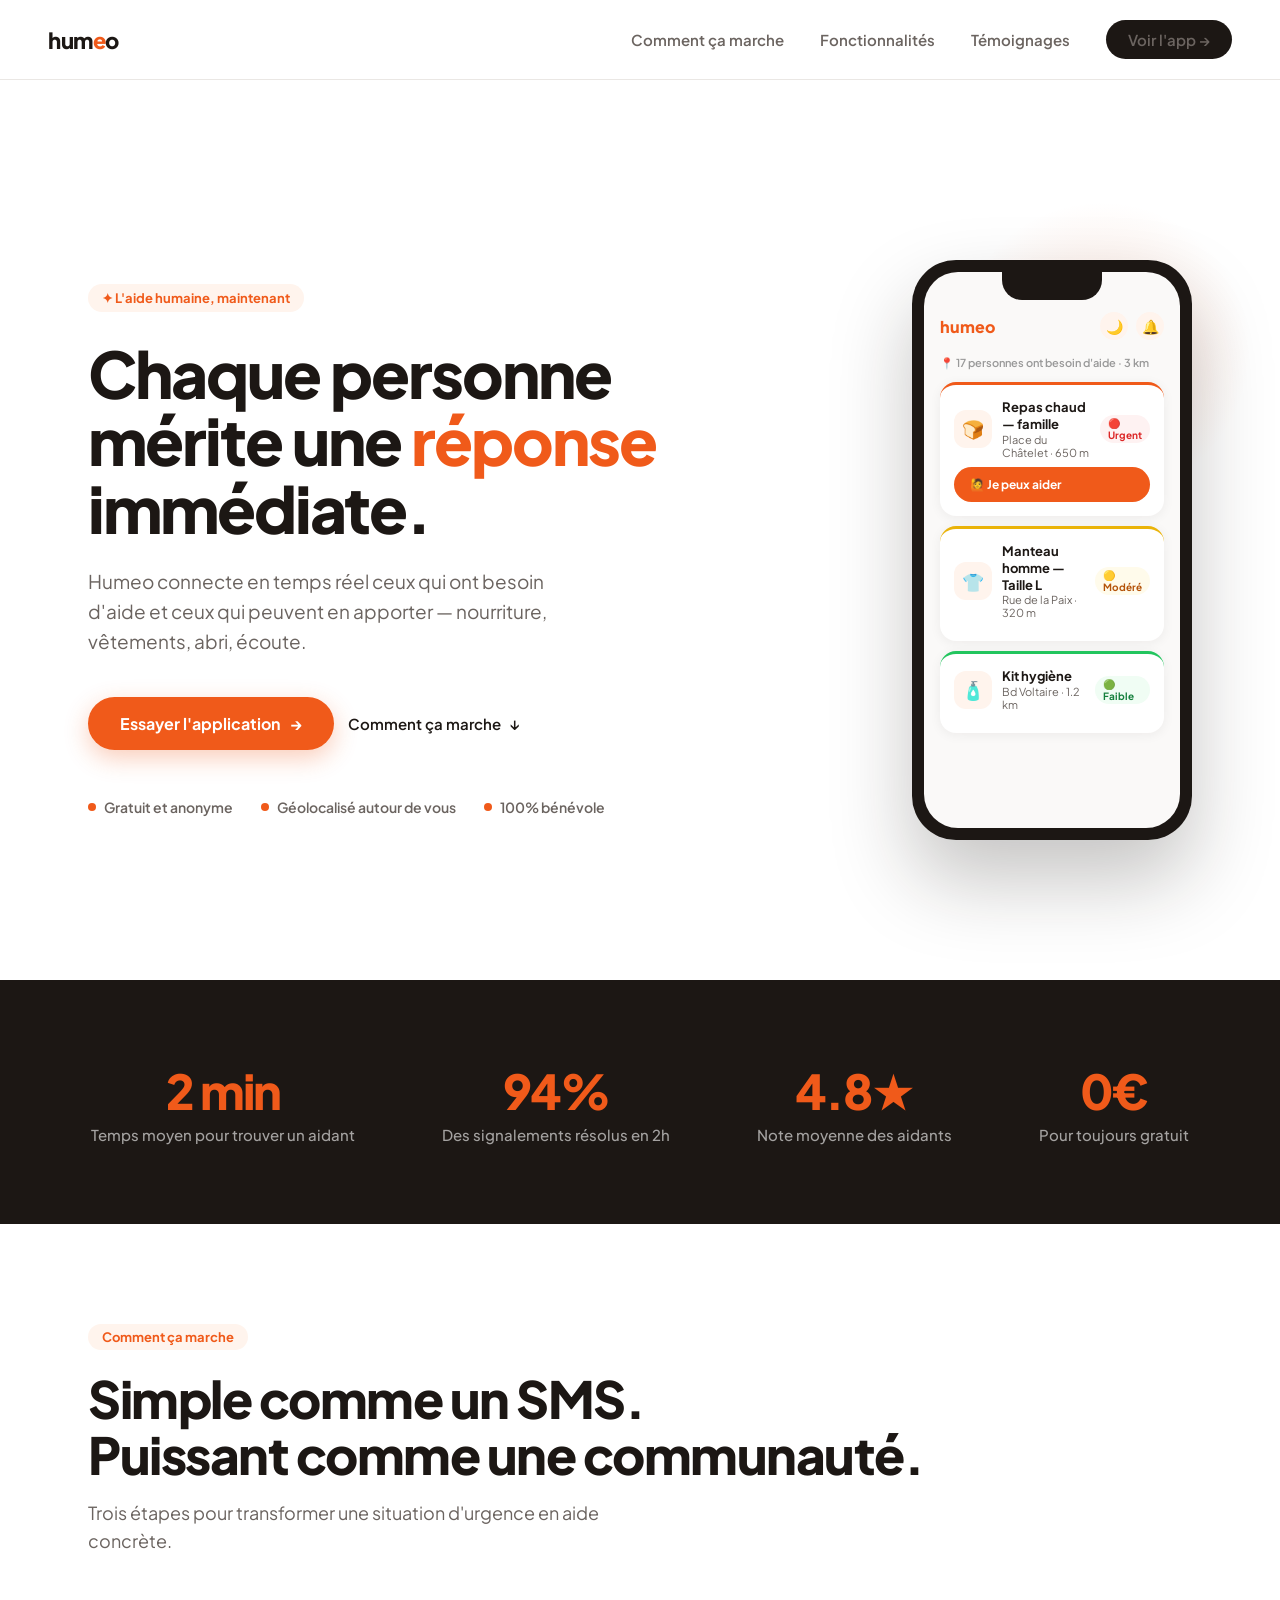
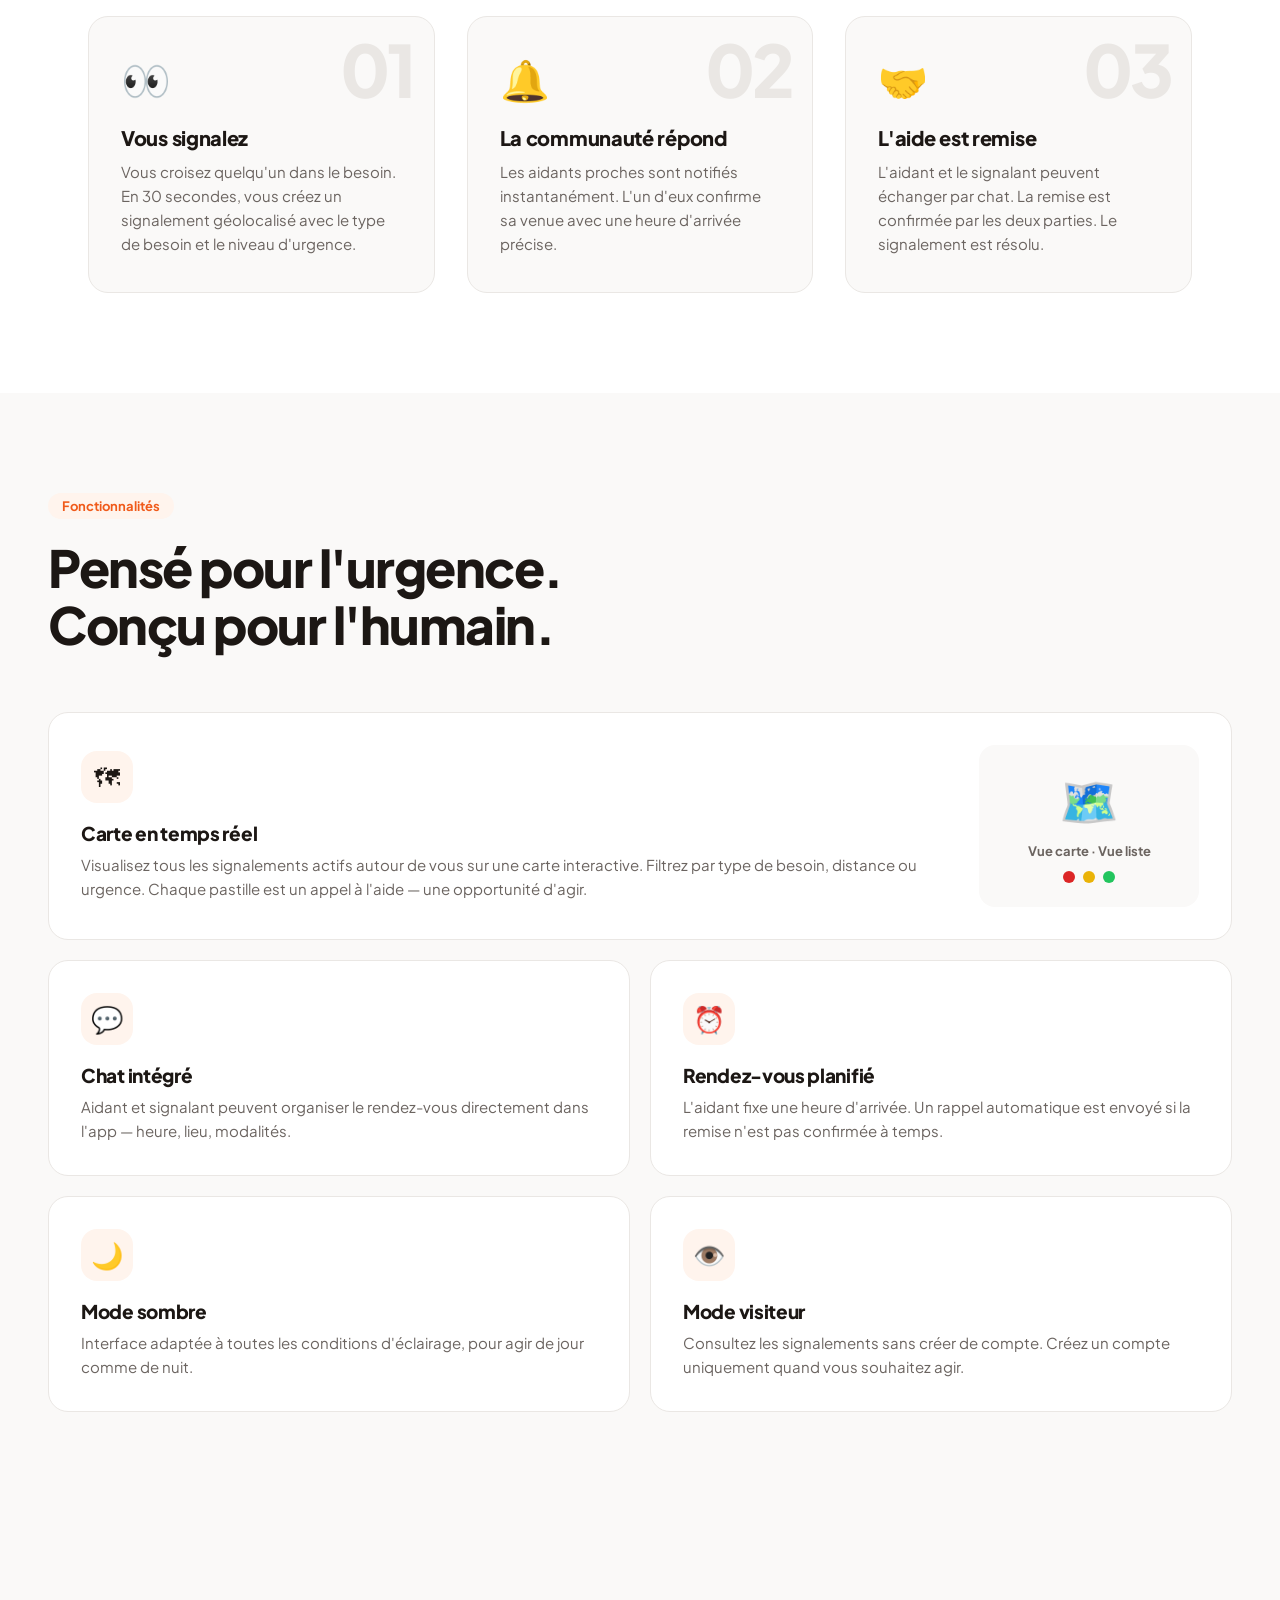
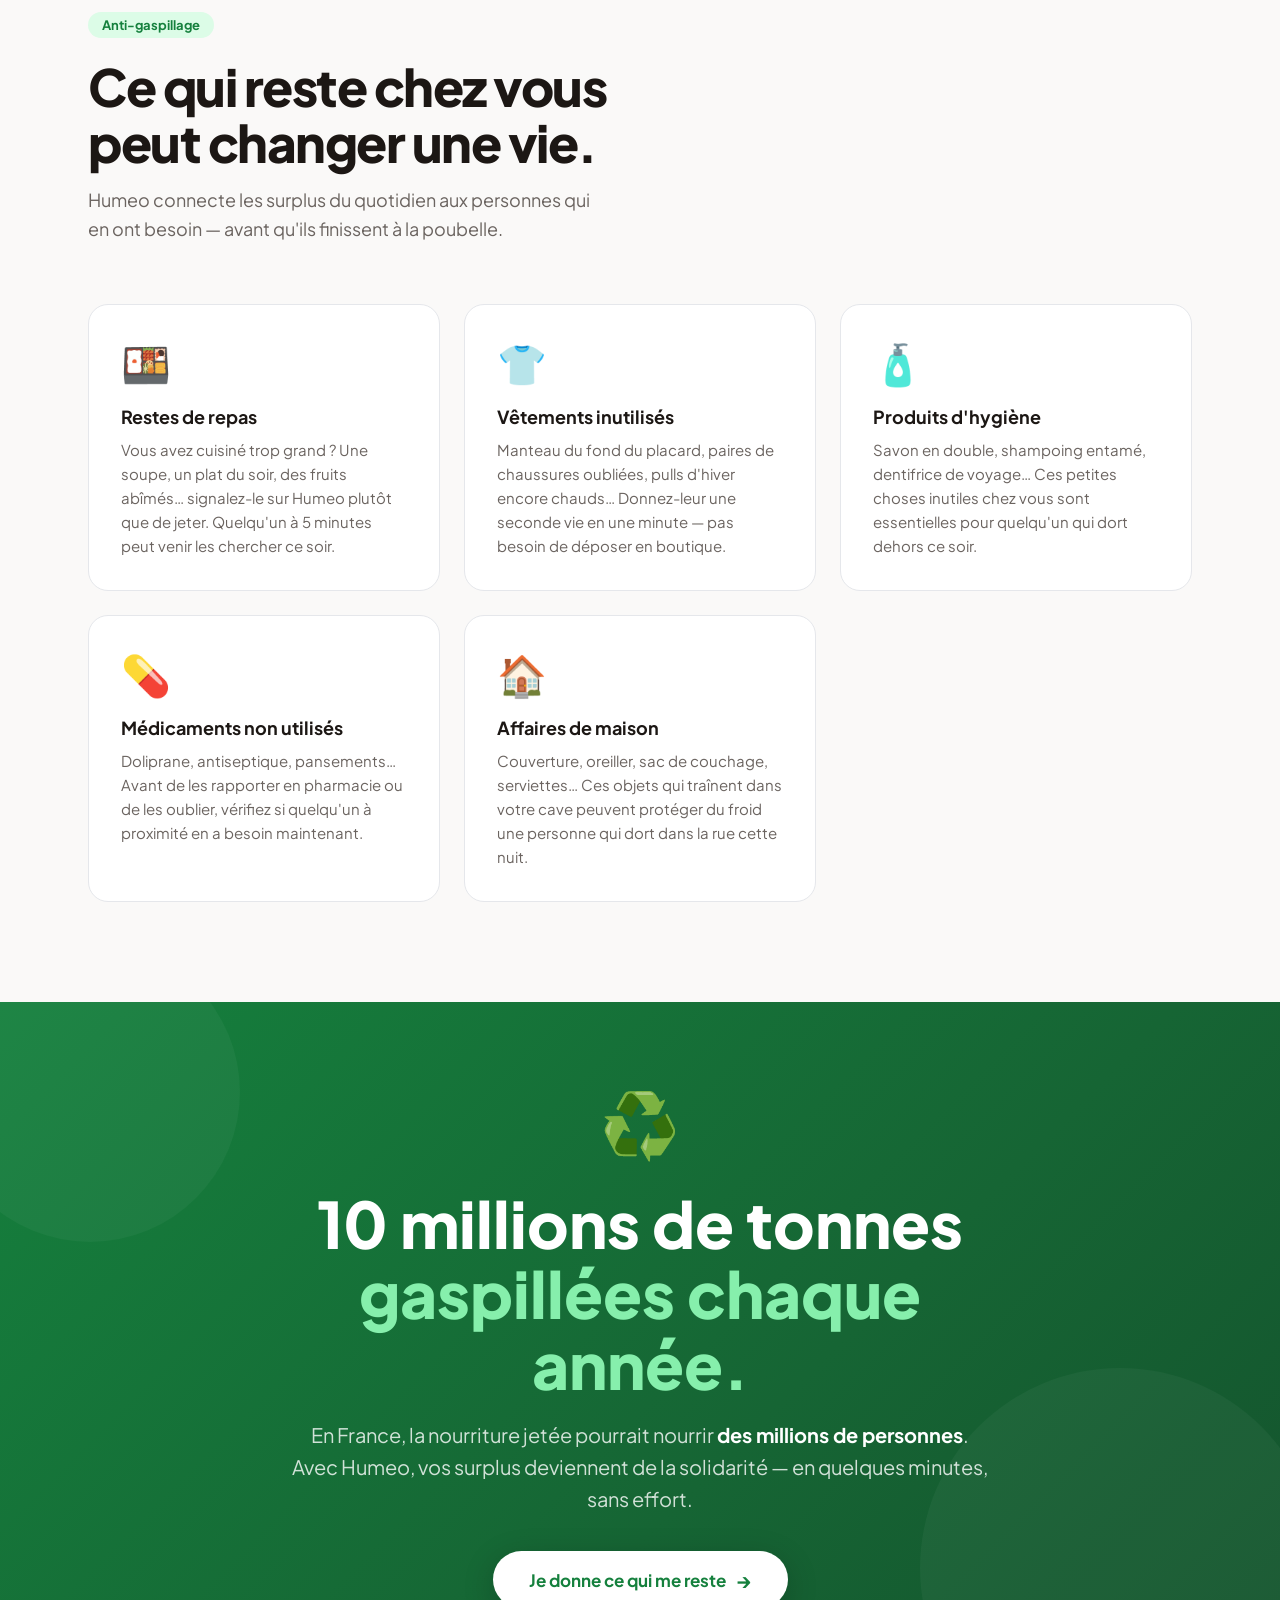
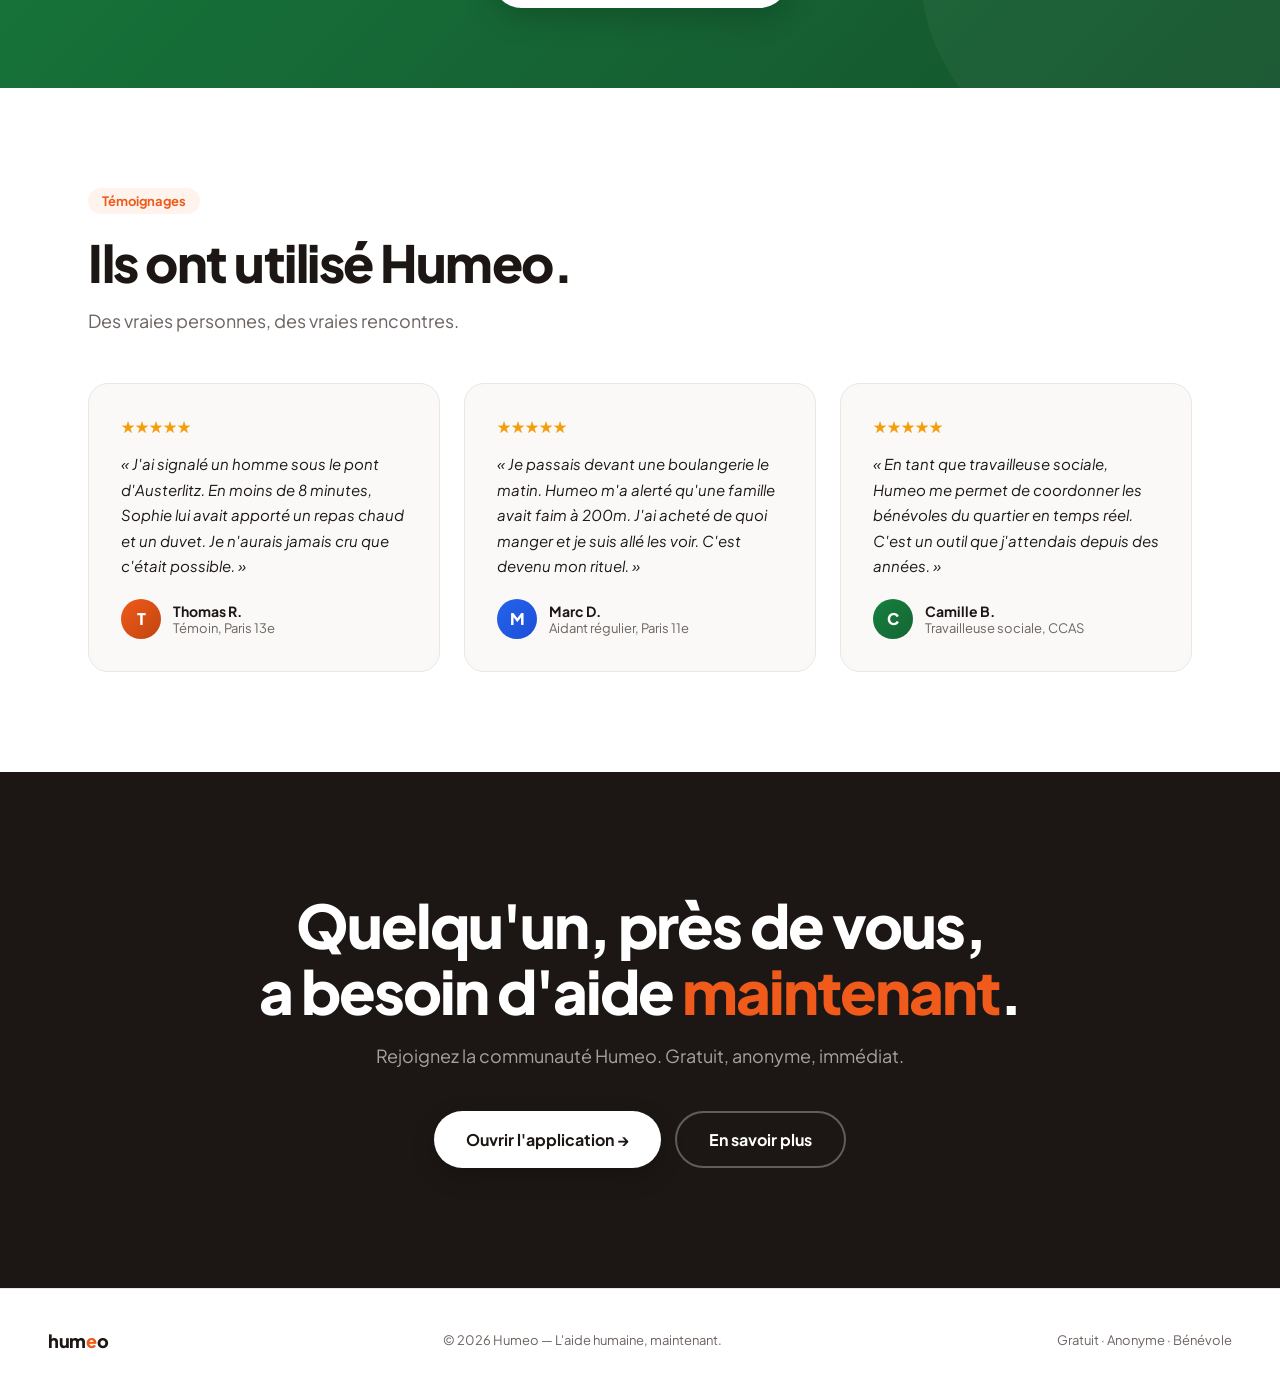
==== app.html @ cdd856ed "dsdsd" ====
<!DOCTYPE html>
<html lang="fr">
<head>
  <meta charset="UTF-8">
  <meta name="viewport" content="width=device-width, initial-scale=1.0">
  <title>Humeo — L'aide humaine, maintenant</title>
  <link rel="preconnect" href="https://fonts.googleapis.com">
  <link href="https://fonts.googleapis.com/css2?family=Plus+Jakarta+Sans:wght@300;400;500;600;700;800;900&display=swap" rel="stylesheet">
  <style>
    *, *::before, *::after { box-sizing: border-box; margin: 0; padding: 0; }

    :root {
      --primary:   #F05A1A;
      --primary-dark: #C04510;
      --text:      #1C1714;
      --text-muted:#6B6460;
      --bg:        #FAF9F8;
      --white:     #FFFFFF;
      --border:    #EAE7E4;
      --radius:    20px;
    }

    html { scroll-behavior: smooth; }

    body {
      font-family: 'Plus Jakarta Sans', sans-serif;
      background: var(--white);
      color: var(--text);
      overflow-x: hidden;
    }

    /* ── NAV ── */
    nav {
      position: fixed; top: 0; left: 0; right: 0; z-index: 100;
      padding: 20px 48px;
      display: flex; align-items: center; justify-content: space-between;
      background: rgba(255,255,255,.85);
      backdrop-filter: blur(20px);
      border-bottom: 1px solid var(--border);
    }
    .nav-logo {
      font-size: 22px; font-weight: 900; color: var(--text);
      letter-spacing: -0.5px;
    }
    .nav-logo span { color: var(--primary); }
    .nav-links { display: flex; gap: 36px; align-items: center; }
    .nav-links a {
      font-size: 15px; font-weight: 600; color: var(--text-muted);
      text-decoration: none; transition: color .2s;
    }
    .nav-links a:hover { color: var(--text); }
    .nav-cta {
      background: var(--text); color: white;
      padding: 10px 22px; border-radius: 999px;
      font-size: 14px; font-weight: 700;
      text-decoration: none; transition: background .2s, transform .15s;
    }
    .nav-cta:hover { background: var(--primary); transform: scale(1.02); }

    /* ── HERO ── */
    .hero {
      min-height: 100vh;
      display: flex; align-items: center;
      padding: 120px 48px 80px;
      gap: 80px;
      max-width: 1200px; margin: 0 auto;
    }
    .hero-content { flex: 1; }
    .hero-eyebrow {
      display: inline-flex; align-items: center; gap: 8px;
      background: #FFF4ED; color: var(--primary);
      padding: 6px 14px; border-radius: 999px;
      font-size: 13px; font-weight: 700;
      margin-bottom: 28px;
    }
    .hero-title {
      font-size: clamp(42px, 5vw, 68px);
      font-weight: 900; line-height: 1.05;
      letter-spacing: -2px; margin-bottom: 24px;
    }
    .hero-title em { color: var(--primary); font-style: normal; }
    .hero-sub {
      font-size: 19px; color: var(--text-muted);
      line-height: 1.6; margin-bottom: 40px;
      max-width: 480px; font-weight: 400;
    }
    .hero-actions { display: flex; gap: 14px; align-items: center; flex-wrap: wrap; }
    .btn-primary-lg {
      background: var(--primary);
      color: white; padding: 16px 32px;
      border-radius: 999px; font-size: 16px; font-weight: 700;
      text-decoration: none; display: inline-flex; align-items: center; gap: 10px;
      transition: background .2s, transform .15s, box-shadow .2s;
      box-shadow: 0 8px 24px rgba(240,90,26,.3);
    }
    .btn-primary-lg:hover { background: var(--primary-dark); transform: translateY(-2px); box-shadow: 0 12px 32px rgba(240,90,26,.4); }
    .btn-ghost {
      color: var(--text); font-size: 15px; font-weight: 600;
      text-decoration: none; display: inline-flex; align-items: center; gap: 8px;
      transition: color .2s;
    }
    .btn-ghost:hover { color: var(--primary); }
    .hero-trust {
      margin-top: 48px; display: flex; gap: 28px; flex-wrap: wrap;
    }
    .trust-item {
      display: flex; align-items: center; gap: 8px;
      font-size: 14px; font-weight: 600; color: var(--text-muted);
    }
    .trust-dot { width: 8px; height: 8px; border-radius: 50%; background: var(--primary); flex-shrink: 0; }

    /* ── PHONE MOCKUP ── */
    .hero-phone { flex-shrink: 0; position: relative; }
    .phone-wrap {
      width: 280px; height: 580px;
      background: var(--text);
      border-radius: 44px;
      padding: 12px;
      box-shadow: 0 40px 80px rgba(28,23,20,.25), 0 0 0 1px rgba(255,255,255,.1);
      position: relative;
    }
    .phone-screen {
      width: 100%; height: 100%;
      background: var(--bg);
      border-radius: 34px;
      overflow: hidden;
      position: relative;
    }
    .phone-notch {
      position: absolute; top: 0; left: 50%; transform: translateX(-50%);
      width: 100px; height: 28px;
      background: var(--text);
      border-radius: 0 0 20px 20px;
      z-index: 10;
    }
    .phone-content { padding: 40px 16px 16px; }
    .phone-topbar {
      display: flex; justify-content: space-between; align-items: center;
      margin-bottom: 16px;
    }
    .phone-logo { font-size: 16px; font-weight: 900; color: var(--primary); }
    .phone-notif { width: 28px; height: 28px; background: #FFF4ED; border-radius: 50%; display: flex; align-items: center; justify-content: center; font-size: 14px; }
    .phone-card {
      background: white; border-radius: 16px; padding: 14px;
      margin-bottom: 10px;
      box-shadow: 0 2px 12px rgba(28,23,20,.06);
      border-top: 3px solid var(--primary);
    }
    .phone-card-row { display: flex; align-items: center; gap: 10px; margin-bottom: 8px; }
    .phone-card-icon { width: 38px; height: 38px; background: #FFF4ED; border-radius: 12px; display: flex; align-items: center; justify-content: center; font-size: 18px; flex-shrink: 0; }
    .phone-card-title { font-size: 13px; font-weight: 700; line-height: 1.3; }
    .phone-card-sub { font-size: 11px; color: var(--text-muted); }
    .phone-badge { display: inline-block; background: #FEF2F2; color: #DC2626; font-size: 10px; font-weight: 700; padding: 2px 8px; border-radius: 999px; }
    .phone-btn { background: var(--primary); color: white; border: none; border-radius: 999px; padding: 10px 16px; font-size: 12px; font-weight: 700; width: 100%; margin-top: 4px; cursor: pointer; }
    .phone-card-2 { border-top-color: #EAB308; }
    .phone-card-3 { border-top-color: #22C55E; }

    .phone-glow {
      position: absolute; top: -60px; right: -60px;
      width: 300px; height: 300px;
      background: radial-gradient(circle, rgba(240,90,26,.15) 0%, transparent 70%);
      pointer-events: none;
    }

    /* ── STATS ── */
    .stats {
      background: var(--text); color: white;
      padding: 60px 48px;
    }
    .stats-inner {
      max-width: 1200px; margin: 0 auto;
      display: flex; gap: 0; justify-content: space-around; flex-wrap: wrap;
    }
    .stat-item { text-align: center; padding: 20px 40px; }
    .stat-num { font-size: 48px; font-weight: 900; letter-spacing: -2px; color: var(--primary); }
    .stat-label { font-size: 15px; color: rgba(255,255,255,.6); font-weight: 500; margin-top: 4px; }

    /* ── HOW ── */
    .section { padding: 100px 48px; max-width: 1200px; margin: 0 auto; }
    .section-tag {
      display: inline-block; background: #FFF4ED; color: var(--primary);
      padding: 5px 14px; border-radius: 999px; font-size: 13px; font-weight: 700;
      margin-bottom: 20px;
    }
    .section-title {
      font-size: clamp(32px, 4vw, 52px); font-weight: 900;
      letter-spacing: -1.5px; line-height: 1.1; margin-bottom: 16px;
    }
    .section-sub {
      font-size: 18px; color: var(--text-muted); max-width: 520px;
      line-height: 1.6; margin-bottom: 60px;
    }
    .steps-grid { display: grid; grid-template-columns: repeat(3, 1fr); gap: 32px; }
    .step-card {
      background: var(--bg); border-radius: var(--radius);
      padding: 36px 32px;
      position: relative; overflow: hidden;
      border: 1px solid var(--border);
      transition: transform .2s, box-shadow .2s;
    }
    .step-card:hover { transform: translateY(-4px); box-shadow: 0 20px 48px rgba(28,23,20,.08); }
    .step-num {
      font-size: 72px; font-weight: 900; color: var(--border);
      position: absolute; top: 16px; right: 20px; line-height: 1;
      letter-spacing: -3px;
    }
    .step-icon { font-size: 40px; margin-bottom: 20px; }
    .step-title { font-size: 20px; font-weight: 800; margin-bottom: 10px; letter-spacing: -.3px; }
    .step-desc { font-size: 15px; color: var(--text-muted); line-height: 1.6; }

    /* ── FEATURES ── */
    .features-section { background: var(--bg); padding: 100px 48px; }
    .features-inner { max-width: 1200px; margin: 0 auto; }
    .features-grid { display: grid; grid-template-columns: repeat(2, 1fr); gap: 20px; margin-top: 60px; }
    .feature-card {
      background: white; border-radius: var(--radius); padding: 32px;
      border: 1px solid var(--border);
      transition: transform .2s, box-shadow .2s;
    }
    .feature-card:hover { transform: translateY(-3px); box-shadow: 0 16px 40px rgba(28,23,20,.07); }
    .feature-card.large { grid-column: span 2; display: flex; gap: 40px; align-items: center; }
    .feature-icon-wrap {
      width: 52px; height: 52px; border-radius: 16px;
      background: #FFF4ED; display: flex; align-items: center;
      justify-content: center; font-size: 26px; margin-bottom: 18px; flex-shrink: 0;
    }
    .feature-title { font-size: 19px; font-weight: 800; margin-bottom: 8px; letter-spacing: -.3px; }
    .feature-desc { font-size: 15px; color: var(--text-muted); line-height: 1.6; }

    /* ── TESTIMONIAL ── */
    .testimonial-section { padding: 100px 48px; max-width: 1200px; margin: 0 auto; }
    .testimonials-grid { display: grid; grid-template-columns: repeat(3, 1fr); gap: 24px; }
    .testimonial-card {
      background: var(--bg); border-radius: var(--radius); padding: 32px;
      border: 1px solid var(--border);
    }
    .testimonial-stars { color: #F59E0B; font-size: 16px; margin-bottom: 14px; }
    .testimonial-text { font-size: 15px; line-height: 1.7; color: var(--text); margin-bottom: 20px; font-style: italic; }
    .testimonial-author { display: flex; align-items: center; gap: 12px; }
    .testimonial-avatar {
      width: 40px; height: 40px; border-radius: 50%;
      background: linear-gradient(135deg, var(--primary), var(--primary-dark));
      display: flex; align-items: center; justify-content: center;
      color: white; font-weight: 800; font-size: 16px; flex-shrink: 0;
    }
    .testimonial-name { font-size: 14px; font-weight: 700; }
    .testimonial-role { font-size: 13px; color: var(--text-muted); }

    /* ── CTA FINAL ── */
    .cta-section {
      background: var(--text); color: white;
      padding: 120px 48px; text-align: center;
    }
    .cta-title {
      font-size: clamp(36px, 5vw, 60px); font-weight: 900;
      letter-spacing: -2px; line-height: 1.1; margin-bottom: 20px;
    }
    .cta-title em { color: var(--primary); font-style: normal; }
    .cta-sub { font-size: 18px; color: rgba(255,255,255,.6); margin-bottom: 44px; }
    .cta-actions { display: flex; gap: 14px; justify-content: center; flex-wrap: wrap; }
    .btn-white {
      background: white; color: var(--text);
      padding: 16px 32px; border-radius: 999px;
      font-size: 16px; font-weight: 700; text-decoration: none;
      display: inline-flex; align-items: center; gap: 10px;
      transition: transform .15s, box-shadow .2s;
      box-shadow: 0 8px 24px rgba(0,0,0,.2);
    }
    .btn-white:hover { transform: translateY(-2px); box-shadow: 0 12px 32px rgba(0,0,0,.3); }
    .btn-outline-white {
      background: transparent; color: white;
      padding: 16px 32px; border-radius: 999px;
      font-size: 16px; font-weight: 700; text-decoration: none;
      border: 2px solid rgba(255,255,255,.3);
      display: inline-flex; align-items: center; gap: 10px;
      transition: border-color .2s, background .2s;
    }
    .btn-outline-white:hover { border-color: white; background: rgba(255,255,255,.08); }

    /* ── FOOTER ── */
    footer {
      padding: 40px 48px;
      display: flex; align-items: center; justify-content: space-between;
      border-top: 1px solid var(--border);
    }
    .footer-logo { font-size: 18px; font-weight: 900; letter-spacing: -.3px; }
    .footer-logo span { color: var(--primary); }
    footer p { font-size: 13px; color: var(--text-muted); }

    /* ── RESPONSIVE ── */
    @media (max-width: 900px) {
      nav { padding: 16px 24px; }
      .nav-links { display: none; }
      .hero { flex-direction: column; padding: 100px 24px 60px; gap: 48px; text-align: center; }
      .hero-sub { margin: 0 auto 40px; }
      .hero-actions { justify-content: center; }
      .hero-trust { justify-content: center; }
      .hero-phone { order: -1; }
      .stats { padding: 40px 24px; }
      .section { padding: 70px 24px; }
      .steps-grid { grid-template-columns: 1fr; }
      .features-section { padding: 70px 24px; }
      .features-grid { grid-template-columns: 1fr; }
      .feature-card.large { flex-direction: column; grid-column: span 1; }
      #antigaspillage .section > div[style*="grid-template-columns:repeat(3"] { grid-template-columns: 1fr !important; }
      .testimonials-grid { grid-template-columns: 1fr; }
      .testimonial-section { padding: 70px 24px; }
      .cta-section { padding: 80px 24px; }
      footer { flex-direction: column; gap: 12px; text-align: center; padding: 32px 24px; }
    }
  </style>
</head>
<body>

<!-- NAV -->
<nav>
  <div class="nav-logo">hum<span>e</span>o</div>
  <div class="nav-links">
    <a href="#comment">Comment ça marche</a>
    <a href="#fonctionnalites">Fonctionnalités</a>
    <a href="#temoignages">Témoignages</a>
    <a href="index.html" class="nav-cta">Voir l'app →</a>
  </div>
</nav>

<!-- HERO -->
<section style="padding-top: 80px;">
  <div class="hero">
    <div class="hero-content">
      <div class="hero-eyebrow">✦ L'aide humaine, maintenant</div>
      <h1 class="hero-title">
        Chaque personne<br>mérite une <em>réponse</em><br>immédiate.
      </h1>
      <p class="hero-sub">
        Humeo connecte en temps réel ceux qui ont besoin d'aide et ceux qui peuvent en apporter — nourriture, vêtements, abri, écoute.
      </p>
      <div class="hero-actions">
        <a href="index.html" class="btn-primary-lg">
          Essayer l'application <span>→</span>
        </a>
        <a href="#comment" class="btn-ghost">
          Comment ça marche <span>↓</span>
        </a>
      </div>
      <div class="hero-trust">
        <div class="trust-item"><div class="trust-dot"></div>Gratuit et anonyme</div>
        <div class="trust-item"><div class="trust-dot"></div>Géolocalisé autour de vous</div>
        <div class="trust-item"><div class="trust-dot"></div>100% bénévole</div>
      </div>
    </div>

    <div class="hero-phone">
      <div class="phone-glow"></div>
      <div class="phone-wrap">
        <div class="phone-screen">
          <div class="phone-notch"></div>
          <div class="phone-content">
            <div class="phone-topbar">
              <div class="phone-logo">humeo</div>
              <div style="display:flex;gap:8px;">
                <div class="phone-notif">🌙</div>
                <div class="phone-notif">🔔</div>
              </div>
            </div>
            <div style="font-size:11px;color:#999;margin-bottom:12px;font-weight:600;">📍 17 personnes ont besoin d'aide · 3 km</div>
            <div class="phone-card">
              <div class="phone-card-row">
                <div class="phone-card-icon">🍞</div>
                <div>
                  <div class="phone-card-title">Repas chaud — famille</div>
                  <div class="phone-card-sub">Place du Châtelet · 650 m</div>
                </div>
                <div class="phone-badge" style="margin-left:auto;">🔴 Urgent</div>
              </div>
              <div class="phone-btn">🙋 Je peux aider</div>
            </div>
            <div class="phone-card phone-card-2">
              <div class="phone-card-row">
                <div class="phone-card-icon">👕</div>
                <div>
                  <div class="phone-card-title">Manteau homme — Taille L</div>
                  <div class="phone-card-sub">Rue de la Paix · 320 m</div>
                </div>
                <div class="phone-badge" style="margin-left:auto;background:#FFFBEB;color:#B45309;">🟡 Modéré</div>
              </div>
            </div>
            <div class="phone-card phone-card-3">
              <div class="phone-card-row">
                <div class="phone-card-icon">🧴</div>
                <div>
                  <div class="phone-card-title">Kit hygiène</div>
                  <div class="phone-card-sub">Bd Voltaire · 1.2 km</div>
                </div>
                <div class="phone-badge" style="margin-left:auto;background:#F0FDF4;color:#15803D;">🟢 Faible</div>
              </div>
            </div>
          </div>
        </div>
      </div>
    </div>
  </div>
</section>

<!-- STATS -->
<div class="stats">
  <div class="stats-inner">
    <div class="stat-item">
      <div class="stat-num">2 min</div>
      <div class="stat-label">Temps moyen pour trouver un aidant</div>
    </div>
    <div class="stat-item">
      <div class="stat-num">94%</div>
      <div class="stat-label">Des signalements résolus en 2h</div>
    </div>
    <div class="stat-item">
      <div class="stat-num">4.8★</div>
      <div class="stat-label">Note moyenne des aidants</div>
    </div>
    <div class="stat-item">
      <div class="stat-num">0€</div>
      <div class="stat-label">Pour toujours gratuit</div>
    </div>
  </div>
</div>

<!-- COMMENT ÇA MARCHE -->
<section id="comment">
  <div class="section">
    <div class="section-tag">Comment ça marche</div>
    <h2 class="section-title">Simple comme un SMS.<br>Puissant comme une communauté.</h2>
    <p class="section-sub">Trois étapes pour transformer une situation d'urgence en aide concrète.</p>
    <div class="steps-grid">
      <div class="step-card">
        <div class="step-num">01</div>
        <div class="step-icon">👀</div>
        <div class="step-title">Vous signalez</div>
        <div class="step-desc">Vous croisez quelqu'un dans le besoin. En 30 secondes, vous créez un signalement géolocalisé avec le type de besoin et le niveau d'urgence.</div>
      </div>
      <div class="step-card">
        <div class="step-num">02</div>
        <div class="step-icon">🔔</div>
        <div class="step-title">La communauté répond</div>
        <div class="step-desc">Les aidants proches sont notifiés instantanément. L'un d'eux confirme sa venue avec une heure d'arrivée précise.</div>
      </div>
      <div class="step-card">
        <div class="step-num">03</div>
        <div class="step-icon">🤝</div>
        <div class="step-title">L'aide est remise</div>
        <div class="step-desc">L'aidant et le signalant peuvent échanger par chat. La remise est confirmée par les deux parties. Le signalement est résolu.</div>
      </div>
    </div>
  </div>
</section>

<!-- FONCTIONNALITÉS -->
<div id="fonctionnalites" class="features-section">
  <div class="features-inner">
    <div class="section-tag">Fonctionnalités</div>
    <h2 class="section-title">Pensé pour l'urgence.<br>Conçu pour l'humain.</h2>
    <div class="features-grid">
      <div class="feature-card large">
        <div>
          <div class="feature-icon-wrap">🗺</div>
          <div class="feature-title">Carte en temps réel</div>
          <div class="feature-desc">Visualisez tous les signalements actifs autour de vous sur une carte interactive. Filtrez par type de besoin, distance ou urgence. Chaque pastille est un appel à l'aide — une opportunité d'agir.</div>
        </div>
        <div style="background:var(--bg);border-radius:16px;padding:24px;min-width:220px;text-align:center;">
          <div style="font-size:48px;margin-bottom:12px;">🗺️</div>
          <div style="font-size:13px;font-weight:700;color:var(--text-muted);">Vue carte · Vue liste</div>
          <div style="display:flex;gap:8px;margin-top:12px;justify-content:center;">
            <div style="width:12px;height:12px;border-radius:50%;background:#DC2626;"></div>
            <div style="width:12px;height:12px;border-radius:50%;background:#EAB308;"></div>
            <div style="width:12px;height:12px;border-radius:50%;background:#22C55E;"></div>
          </div>
        </div>
      </div>
      <div class="feature-card">
        <div class="feature-icon-wrap">💬</div>
        <div class="feature-title">Chat intégré</div>
        <div class="feature-desc">Aidant et signalant peuvent organiser le rendez-vous directement dans l'app — heure, lieu, modalités.</div>
      </div>
      <div class="feature-card">
        <div class="feature-icon-wrap">⏰</div>
        <div class="feature-title">Rendez-vous planifié</div>
        <div class="feature-desc">L'aidant fixe une heure d'arrivée. Un rappel automatique est envoyé si la remise n'est pas confirmée à temps.</div>
      </div>
      <div class="feature-card">
        <div class="feature-icon-wrap">🌙</div>
        <div class="feature-title">Mode sombre</div>
        <div class="feature-desc">Interface adaptée à toutes les conditions d'éclairage, pour agir de jour comme de nuit.</div>
      </div>
      <div class="feature-card">
        <div class="feature-icon-wrap">👁️</div>
        <div class="feature-title">Mode visiteur</div>
        <div class="feature-desc">Consultez les signalements sans créer de compte. Créez un compte uniquement quand vous souhaitez agir.</div>
      </div>
    </div>
  </div>
</div>

<!-- ANTI-GASPILLAGE -->
<section id="antigaspillage" style="background:var(--bg);">
  <div class="section">
    <div class="section-tag" style="color:#15803D;background:#dcfce7;">Anti-gaspillage</div>
    <h2 class="section-title">Ce qui reste chez vous<br>peut changer une vie.</h2>
    <p class="section-sub">Humeo connecte les surplus du quotidien aux personnes qui en ont besoin — avant qu'ils finissent à la poubelle.</p>

    <div style="display:grid;grid-template-columns:repeat(3,1fr);gap:24px;margin-top:56px;">

      <div style="background:var(--white);border-radius:20px;padding:32px;border:1px solid #e5e7eb;">
        <div style="font-size:40px;margin-bottom:16px;">🍱</div>
        <div style="font-size:18px;font-weight:700;color:var(--text);margin-bottom:10px;">Restes de repas</div>
        <div style="font-size:15px;color:var(--text-muted);line-height:1.6;">Vous avez cuisiné trop grand ? Une soupe, un plat du soir, des fruits abîmés… signalez-le sur Humeo plutôt que de jeter. Quelqu'un à 5 minutes peut venir les chercher ce soir.</div>
      </div>

      <div style="background:var(--white);border-radius:20px;padding:32px;border:1px solid #e5e7eb;">
        <div style="font-size:40px;margin-bottom:16px;">👕</div>
        <div style="font-size:18px;font-weight:700;color:var(--text);margin-bottom:10px;">Vêtements inutilisés</div>
        <div style="font-size:15px;color:var(--text-muted);line-height:1.6;">Manteau du fond du placard, paires de chaussures oubliées, pulls d'hiver encore chauds… Donnez-leur une seconde vie en une minute — pas besoin de déposer en boutique.</div>
      </div>

      <div style="background:var(--white);border-radius:20px;padding:32px;border:1px solid #e5e7eb;">
        <div style="font-size:40px;margin-bottom:16px;">🧴</div>
        <div style="font-size:18px;font-weight:700;color:var(--text);margin-bottom:10px;">Produits d'hygiène</div>
        <div style="font-size:15px;color:var(--text-muted);line-height:1.6;">Savon en double, shampoing entamé, dentifrice de voyage… Ces petites choses inutiles chez vous sont essentielles pour quelqu'un qui dort dehors ce soir.</div>
      </div>

      <div style="background:var(--white);border-radius:20px;padding:32px;border:1px solid #e5e7eb;">
        <div style="font-size:40px;margin-bottom:16px;">💊</div>
        <div style="font-size:18px;font-weight:700;color:var(--text);margin-bottom:10px;">Médicaments non utilisés</div>
        <div style="font-size:15px;color:var(--text-muted);line-height:1.6;">Doliprane, antiseptique, pansements… Avant de les rapporter en pharmacie ou de les oublier, vérifiez si quelqu'un à proximité en a besoin maintenant.</div>
      </div>

      <div style="background:var(--white);border-radius:20px;padding:32px;border:1px solid #e5e7eb;">
        <div style="font-size:40px;margin-bottom:16px;">🏠</div>
        <div style="font-size:18px;font-weight:700;color:var(--text);margin-bottom:10px;">Affaires de maison</div>
        <div style="font-size:15px;color:var(--text-muted);line-height:1.6;">Couverture, oreiller, sac de couchage, serviettes… Ces objets qui traînent dans votre cave peuvent protéger du froid une personne qui dort dans la rue cette nuit.</div>
      </div>

    </div>
  </div>

  <!-- Bannière impact -->
  <div style="background:linear-gradient(135deg,#15803D 0%,#166534 60%,#14532d 100%);padding:80px 48px;text-align:center;position:relative;overflow:hidden;">
    <div style="position:absolute;top:-60px;left:-60px;width:300px;height:300px;border-radius:50%;background:rgba(255,255,255,.04);"></div>
    <div style="position:absolute;bottom:-80px;right:-40px;width:400px;height:400px;border-radius:50%;background:rgba(255,255,255,.04);"></div>
    <div style="position:relative;z-index:1;max-width:700px;margin:0 auto;">
      <div style="font-size:64px;margin-bottom:24px;">♻️</div>
      <div style="font-size:clamp(36px,5vw,64px);font-weight:900;color:#fff;line-height:1.1;margin-bottom:20px;">
        10 millions de tonnes<br>
        <span style="color:#86efac;">gaspillées chaque année.</span>
      </div>
      <p style="font-size:20px;color:rgba(255,255,255,.8);line-height:1.6;margin-bottom:36px;font-weight:400;">
        En France, la nourriture jetée pourrait nourrir <strong style="color:#fff;">des millions de personnes</strong>.<br>
        Avec Humeo, vos surplus deviennent de la solidarité — en quelques minutes, sans effort.
      </p>
      <a href="index.html" style="display:inline-flex;align-items:center;gap:10px;background:#fff;color:#15803D;font-weight:700;font-size:17px;padding:16px 36px;border-radius:100px;text-decoration:none;box-shadow:0 8px 32px rgba(0,0,0,.2);">
        Je donne ce qui me reste <span style="font-size:20px;">→</span>
      </a>
    </div>
  </div>
</section>

<!-- TÉMOIGNAGES -->
<section id="temoignages">
  <div class="testimonial-section">
    <div class="section-tag">Témoignages</div>
    <h2 class="section-title">Ils ont utilisé Humeo.</h2>
    <p class="section-sub" style="margin-bottom:48px;">Des vraies personnes, des vraies rencontres.</p>
    <div class="testimonials-grid">
      <div class="testimonial-card">
        <div class="testimonial-stars">★★★★★</div>
        <p class="testimonial-text">« J'ai signalé un homme sous le pont d'Austerlitz. En moins de 8 minutes, Sophie lui avait apporté un repas chaud et un duvet. Je n'aurais jamais cru que c'était possible. »</p>
        <div class="testimonial-author">
          <div class="testimonial-avatar">T</div>
          <div>
            <div class="testimonial-name">Thomas R.</div>
            <div class="testimonial-role">Témoin, Paris 13e</div>
          </div>
        </div>
      </div>
      <div class="testimonial-card">
        <div class="testimonial-stars">★★★★★</div>
        <p class="testimonial-text">« Je passais devant une boulangerie le matin. Humeo m'a alerté qu'une famille avait faim à 200m. J'ai acheté de quoi manger et je suis allé les voir. C'est devenu mon rituel. »</p>
        <div class="testimonial-author">
          <div class="testimonial-avatar" style="background:linear-gradient(135deg,#2563EB,#1d4ed8);">M</div>
          <div>
            <div class="testimonial-name">Marc D.</div>
            <div class="testimonial-role">Aidant régulier, Paris 11e</div>
          </div>
        </div>
      </div>
      <div class="testimonial-card">
        <div class="testimonial-stars">★★★★★</div>
        <p class="testimonial-text">« En tant que travailleuse sociale, Humeo me permet de coordonner les bénévoles du quartier en temps réel. C'est un outil que j'attendais depuis des années. »</p>
        <div class="testimonial-author">
          <div class="testimonial-avatar" style="background:linear-gradient(135deg,#15803D,#166534);">C</div>
          <div>
            <div class="testimonial-name">Camille B.</div>
            <div class="testimonial-role">Travailleuse sociale, CCAS</div>
          </div>
        </div>
      </div>
    </div>
  </div>
</section>

<!-- CTA FINAL -->
<div class="cta-section">
  <h2 class="cta-title">Quelqu'un, près de vous,<br>a besoin d'aide <em>maintenant</em>.</h2>
  <p class="cta-sub">Rejoignez la communauté Humeo. Gratuit, anonyme, immédiat.</p>
  <div class="cta-actions">
    <a href="index.html" class="btn-white">
      Ouvrir l'application →
    </a>
    <a href="#comment" class="btn-outline-white">
      En savoir plus
    </a>
  </div>
</div>

<!-- FOOTER -->
<footer>
  <div class="footer-logo">hum<span>e</span>o</div>
  <p>© 2026 Humeo — L'aide humaine, maintenant.</p>
  <p style="font-size:13px;color:var(--text-muted);">Gratuit · Anonyme · Bénévole</p>
</footer>

</body>
</html>
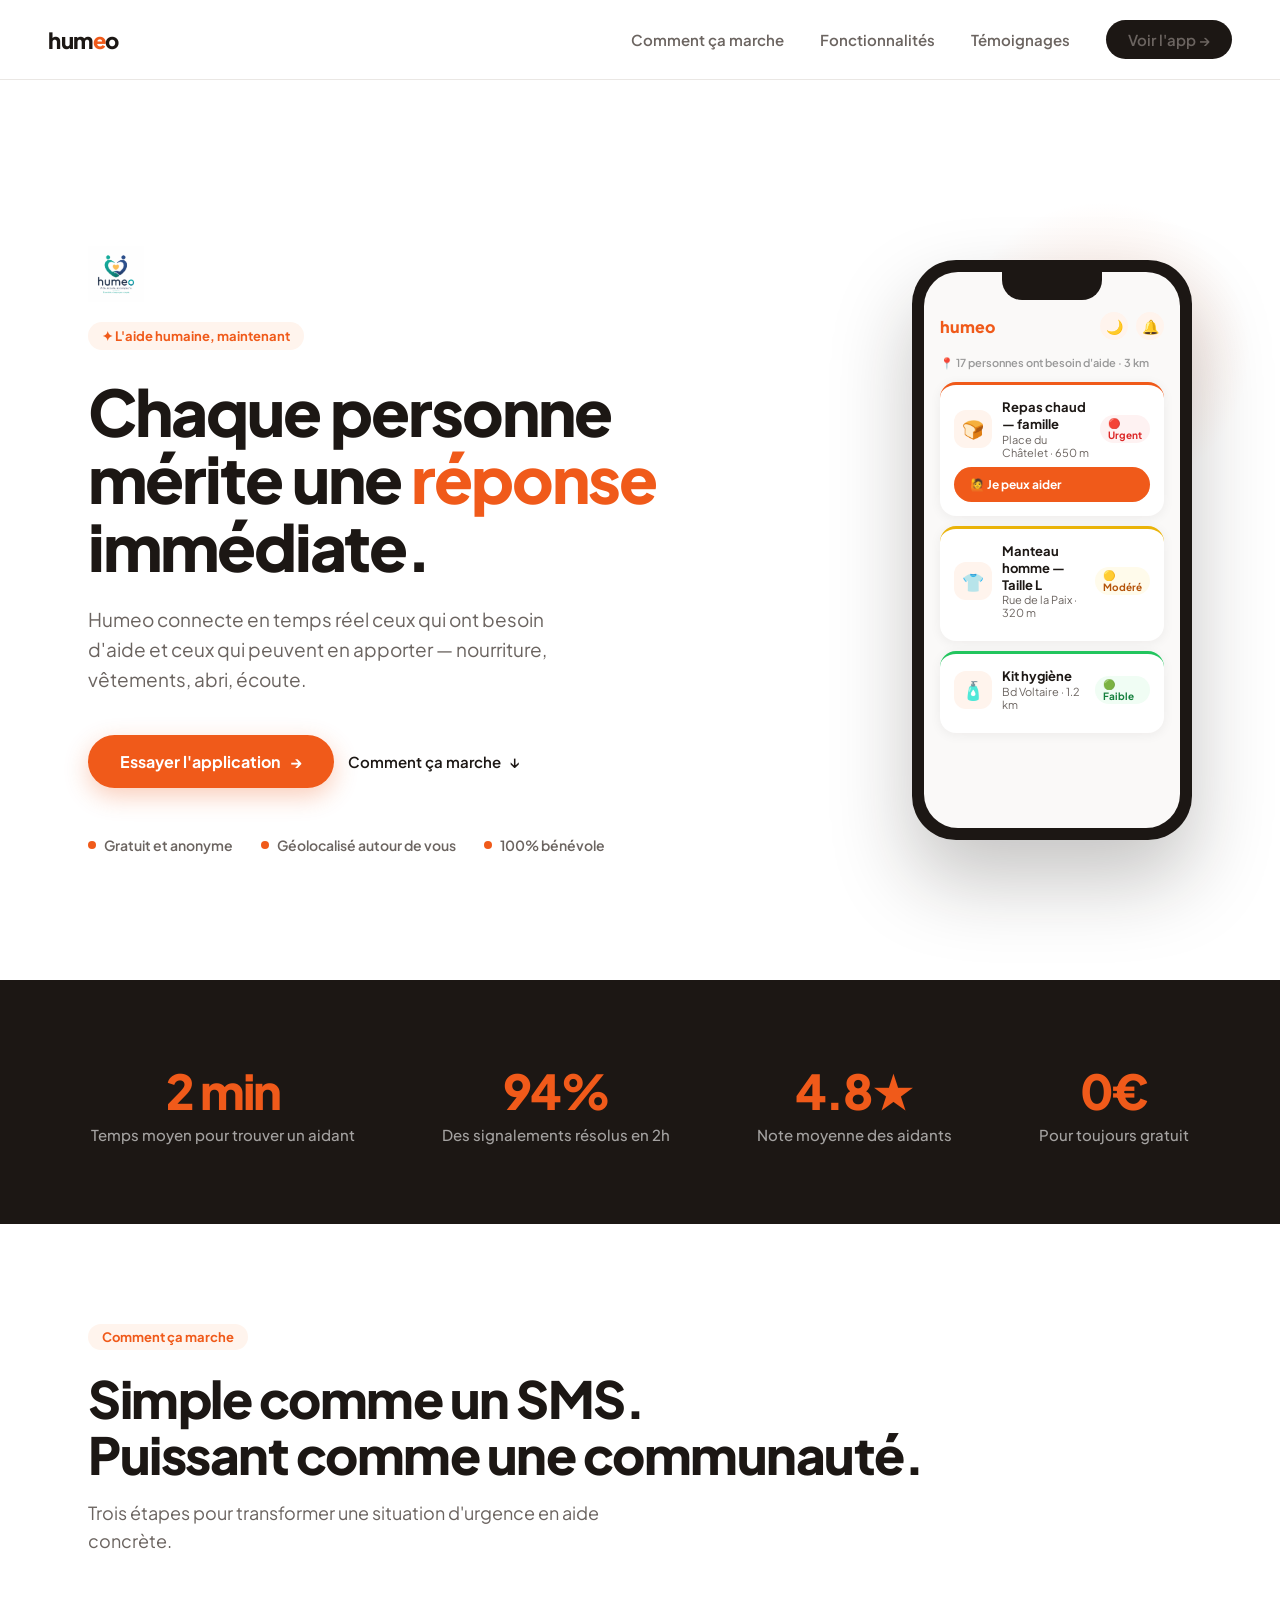
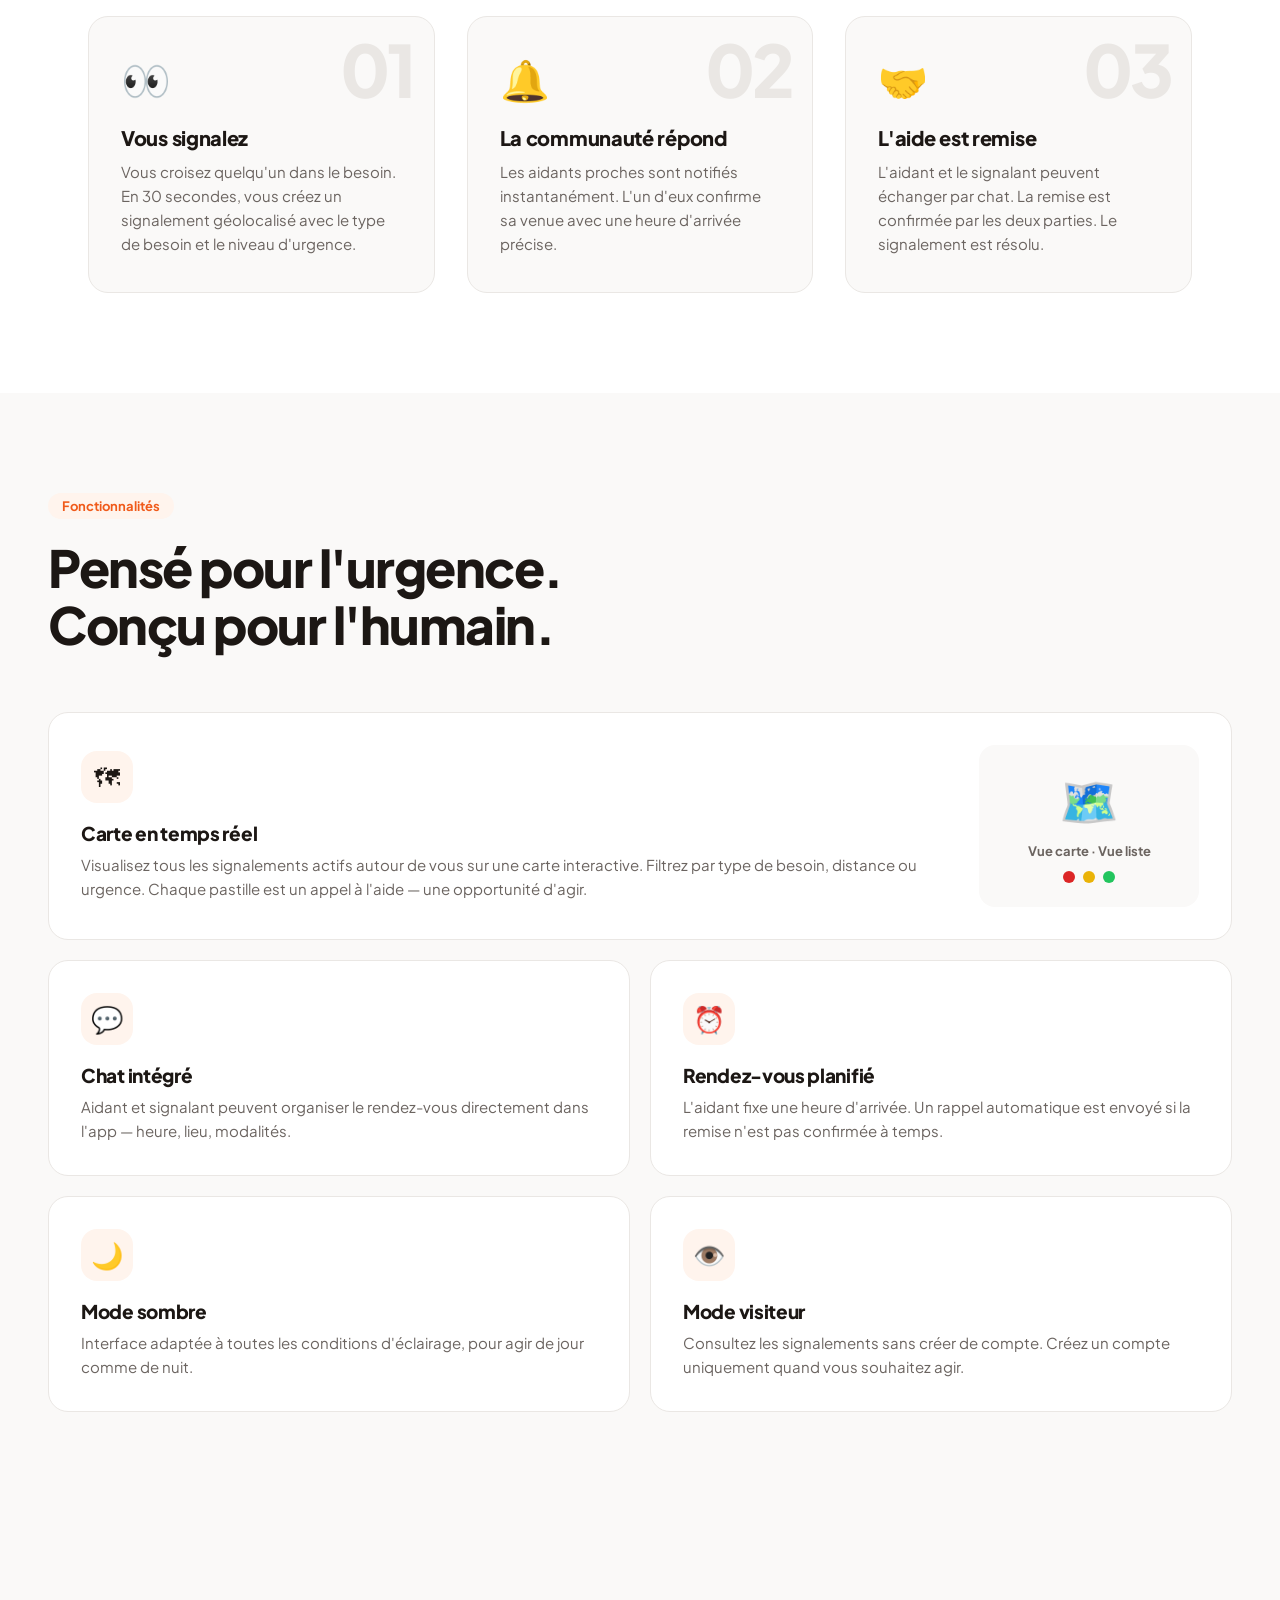
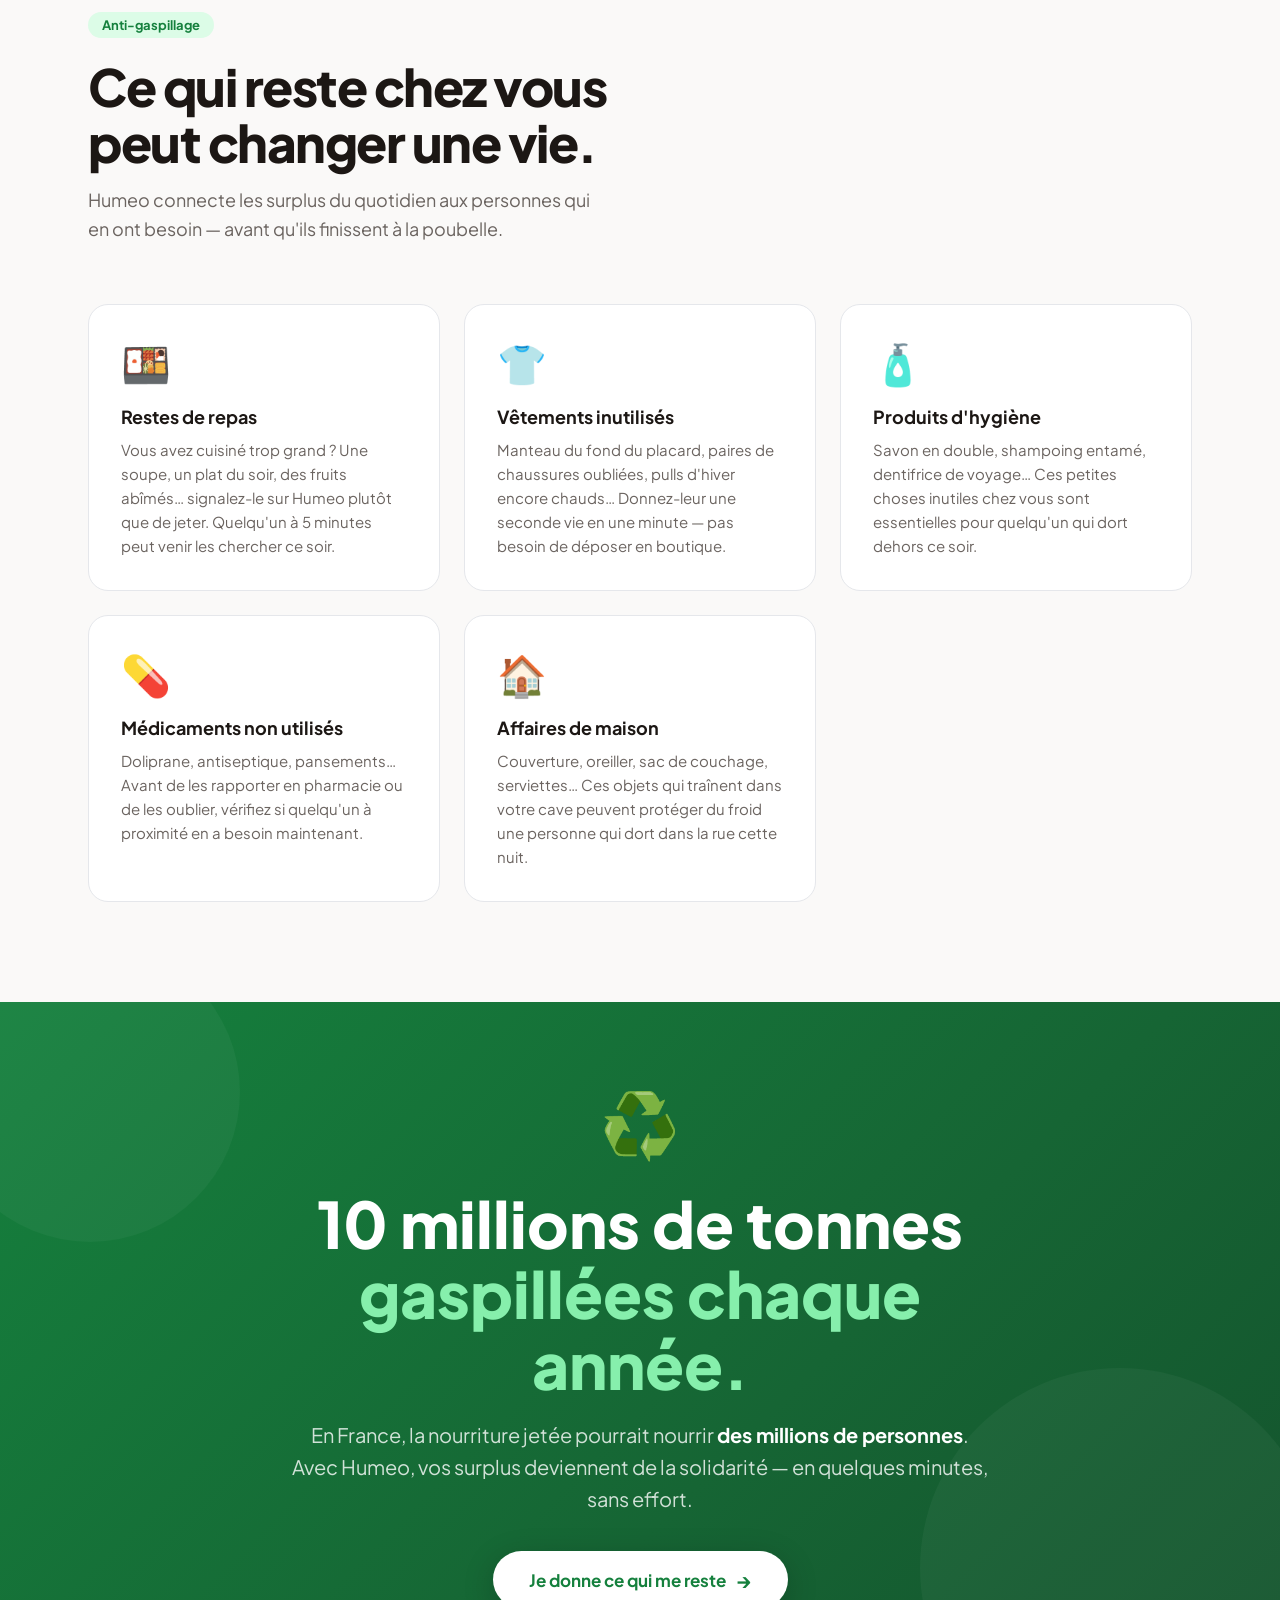
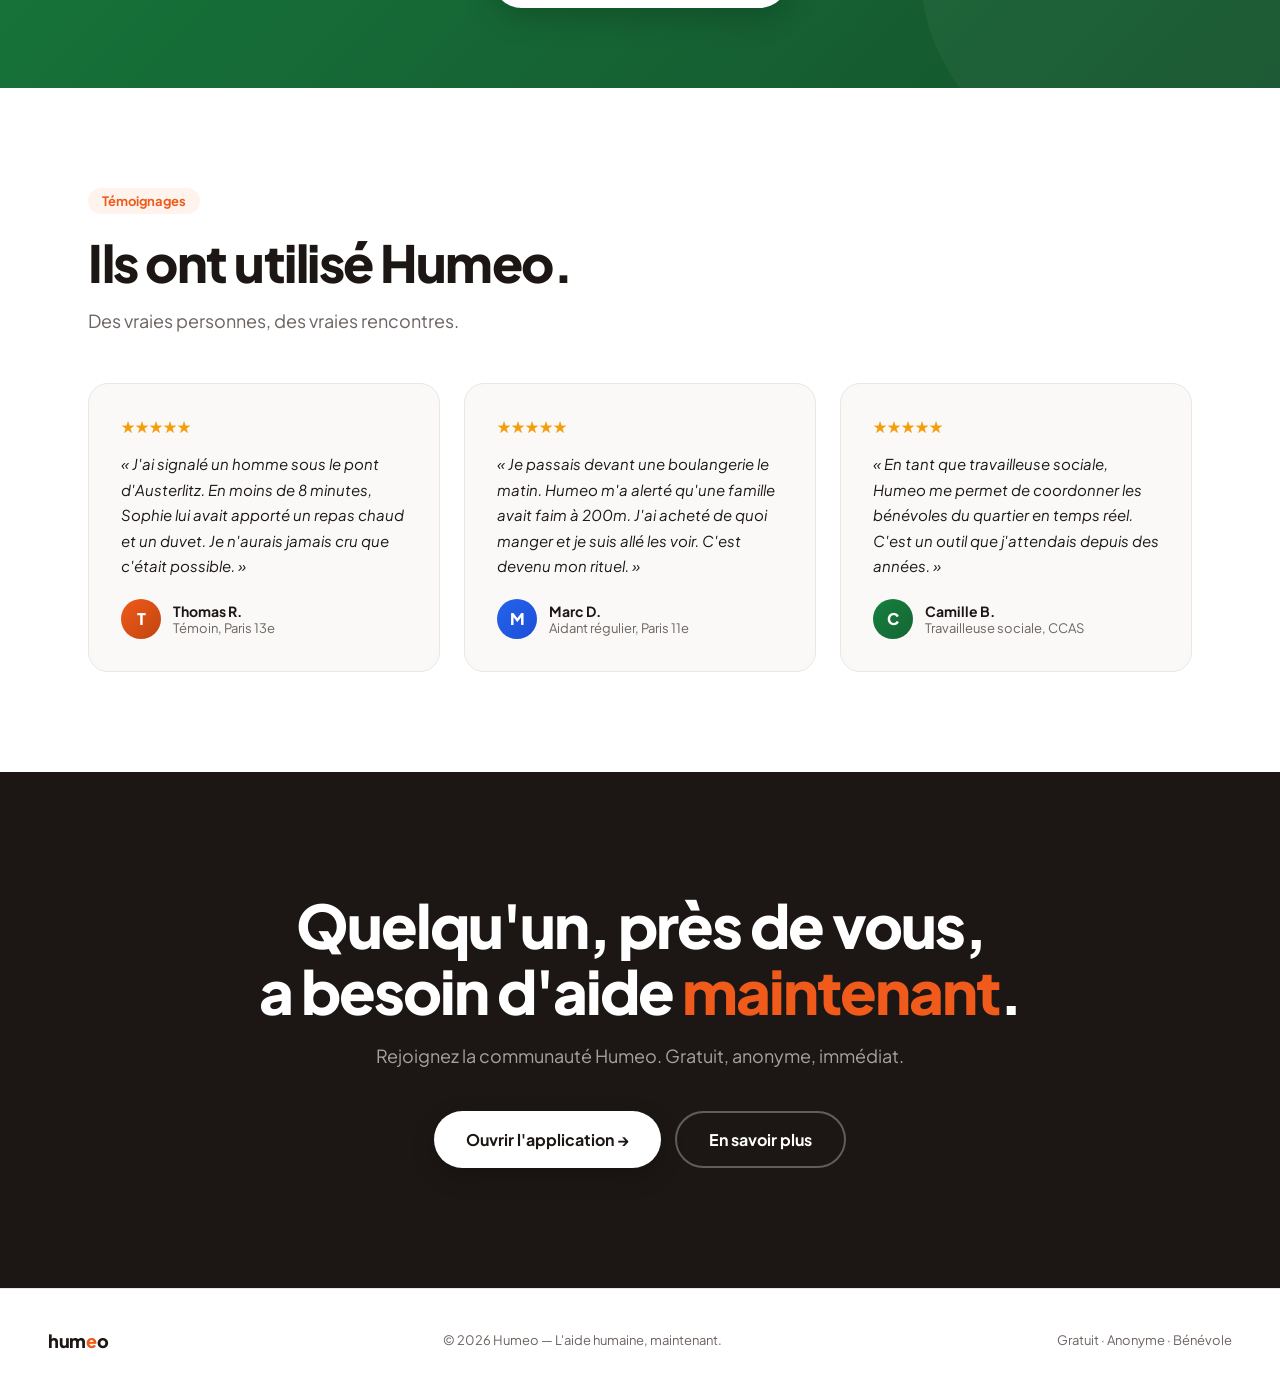
==== commit 739f837b: "cxcw" ====
--- a/app.html
+++ b/app.html
@@ -327,6 +327,7 @@
 <section style="padding-top: 80px;">
   <div class="hero">
     <div class="hero-content">
+      <img src="humeo.png" alt="Humeo" style="height:56px;width:auto;margin-bottom:20px;display:block;">
       <div class="hero-eyebrow">✦ L'aide humaine, maintenant</div>
       <h1 class="hero-title">
         Chaque personne<br>mérite une <em>réponse</em><br>immédiate.
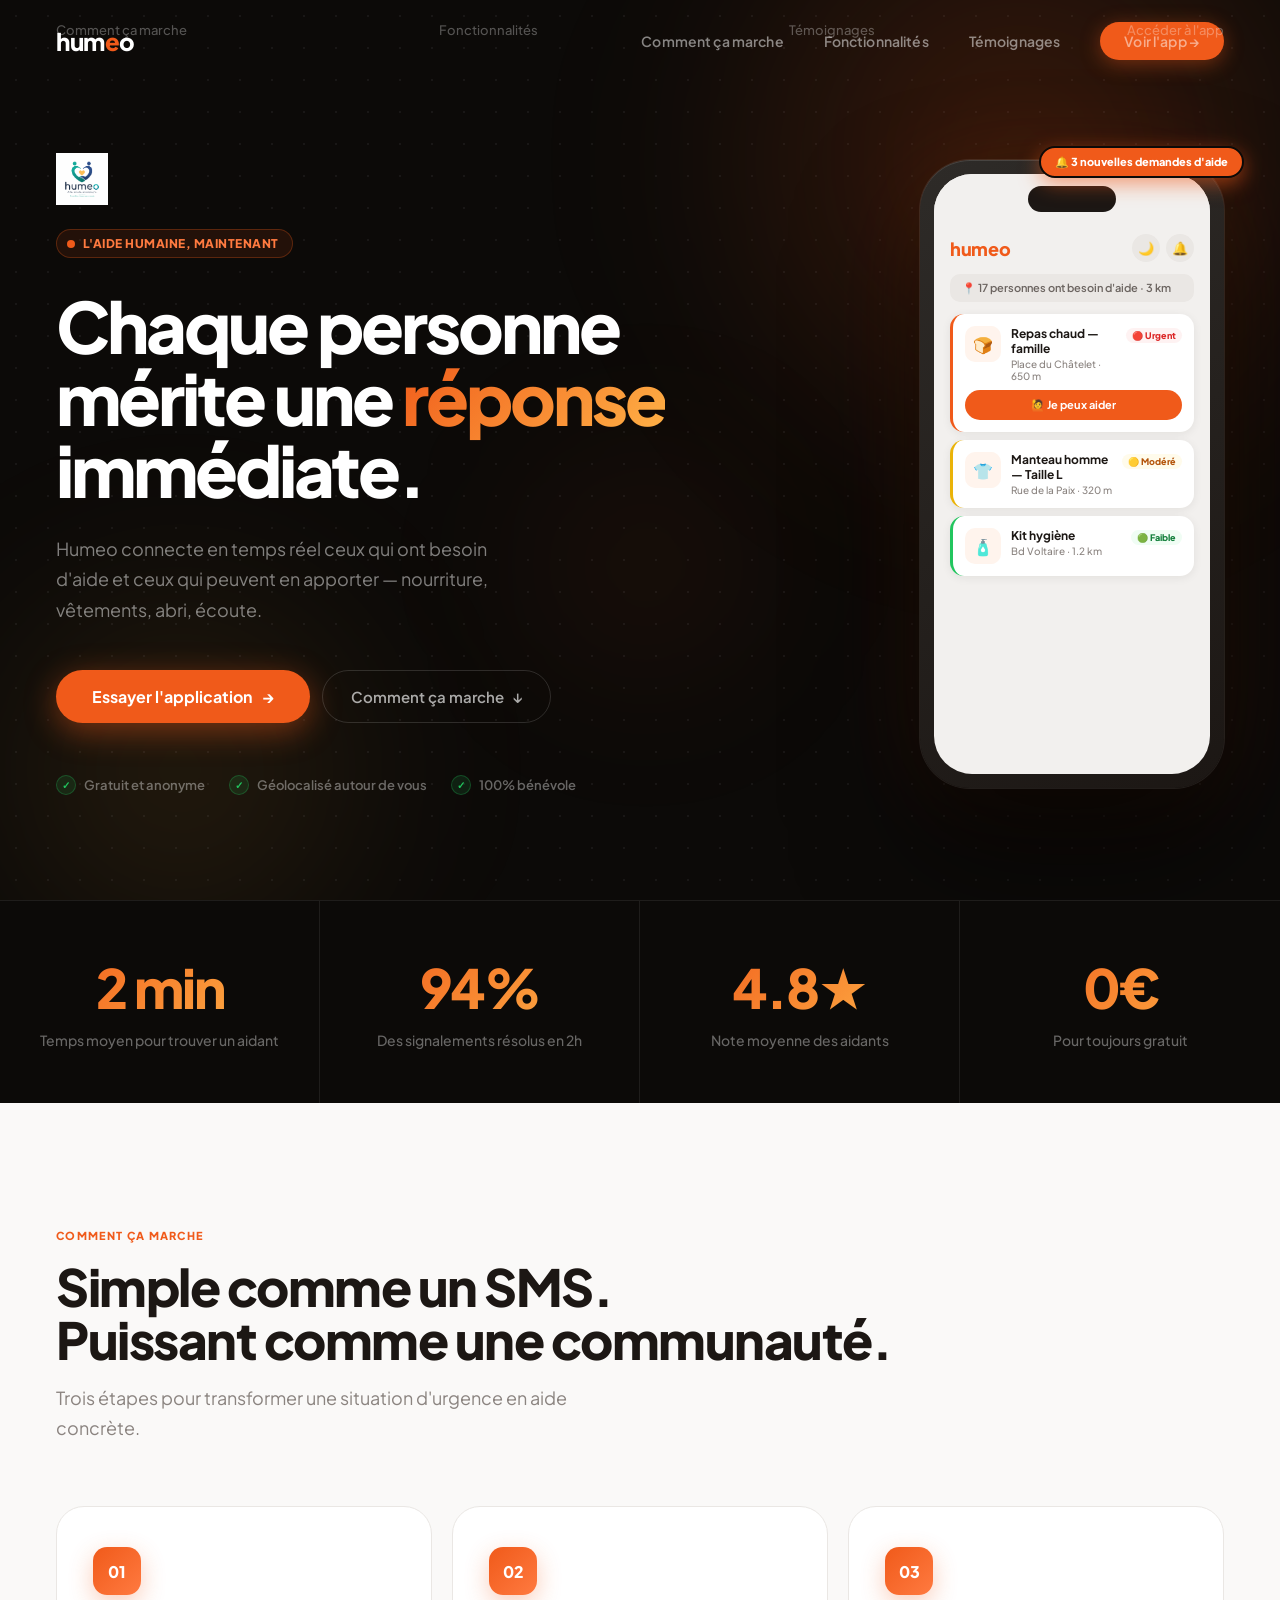
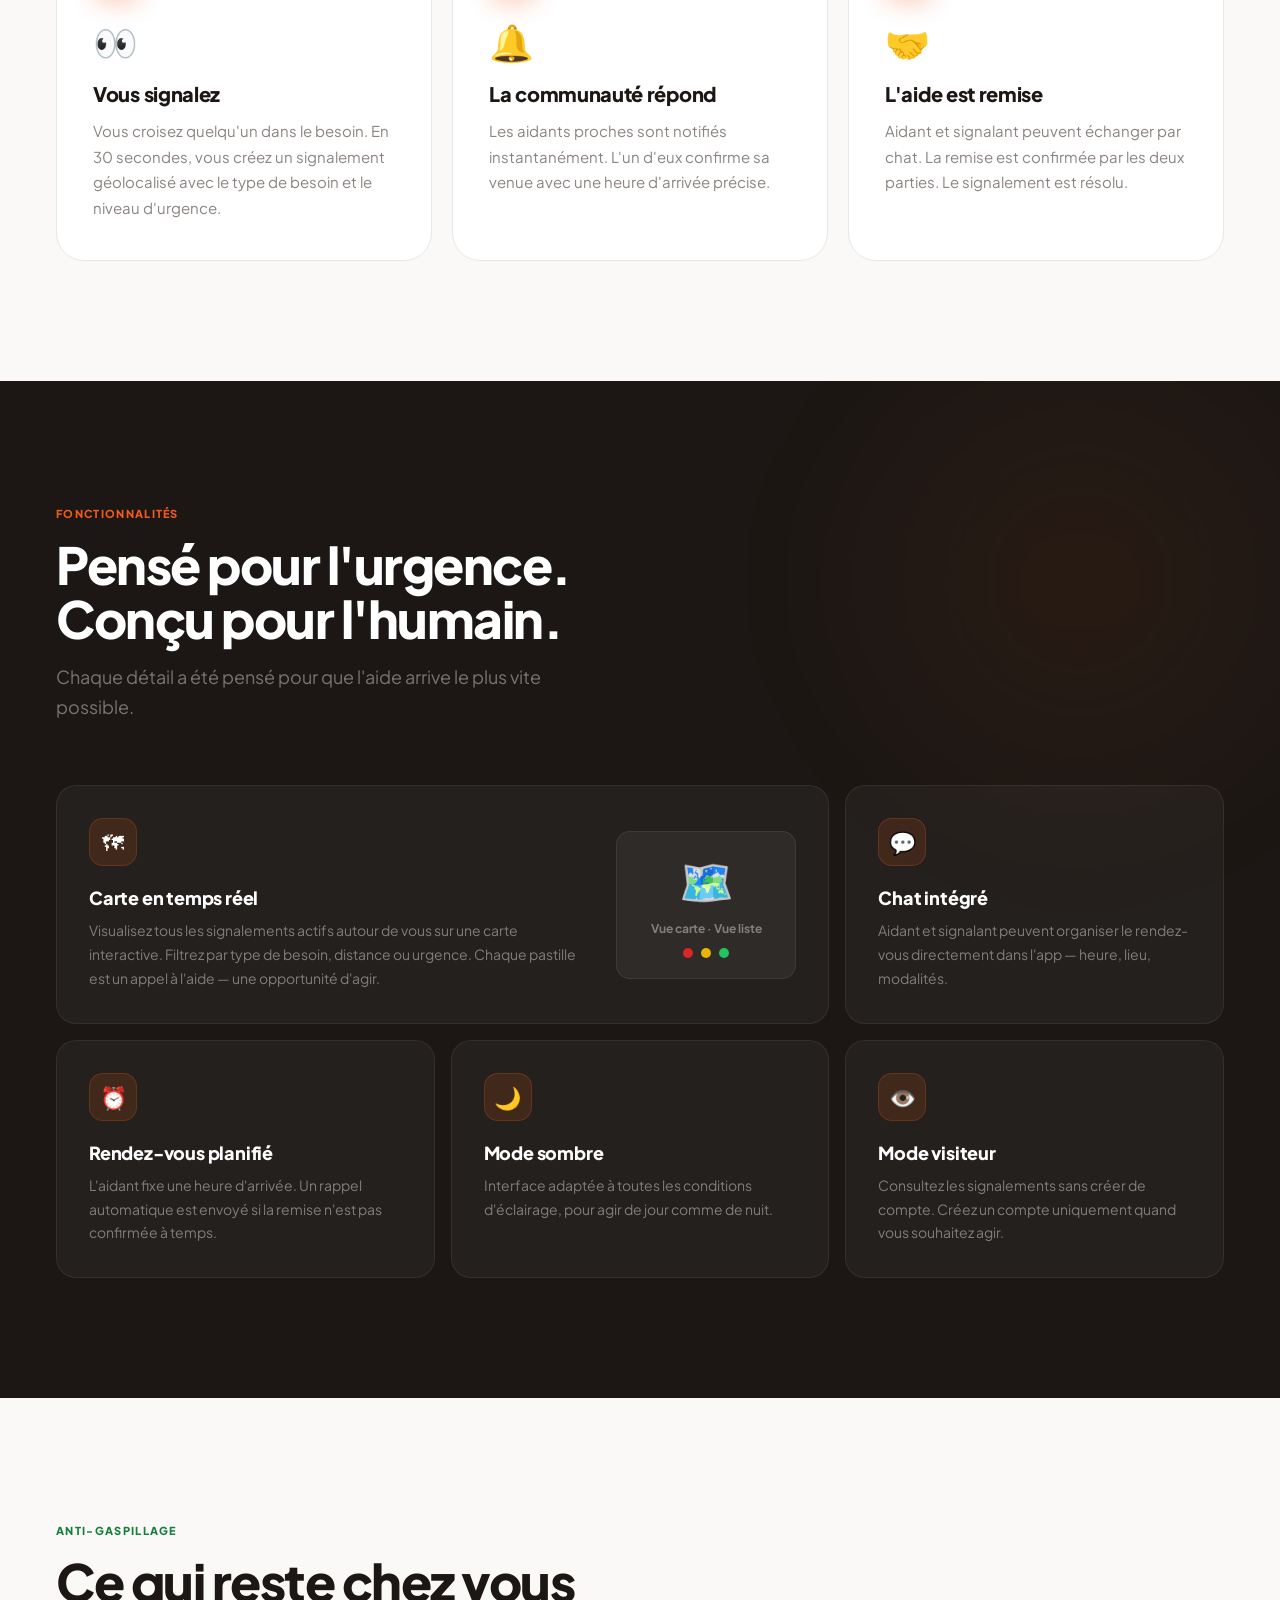
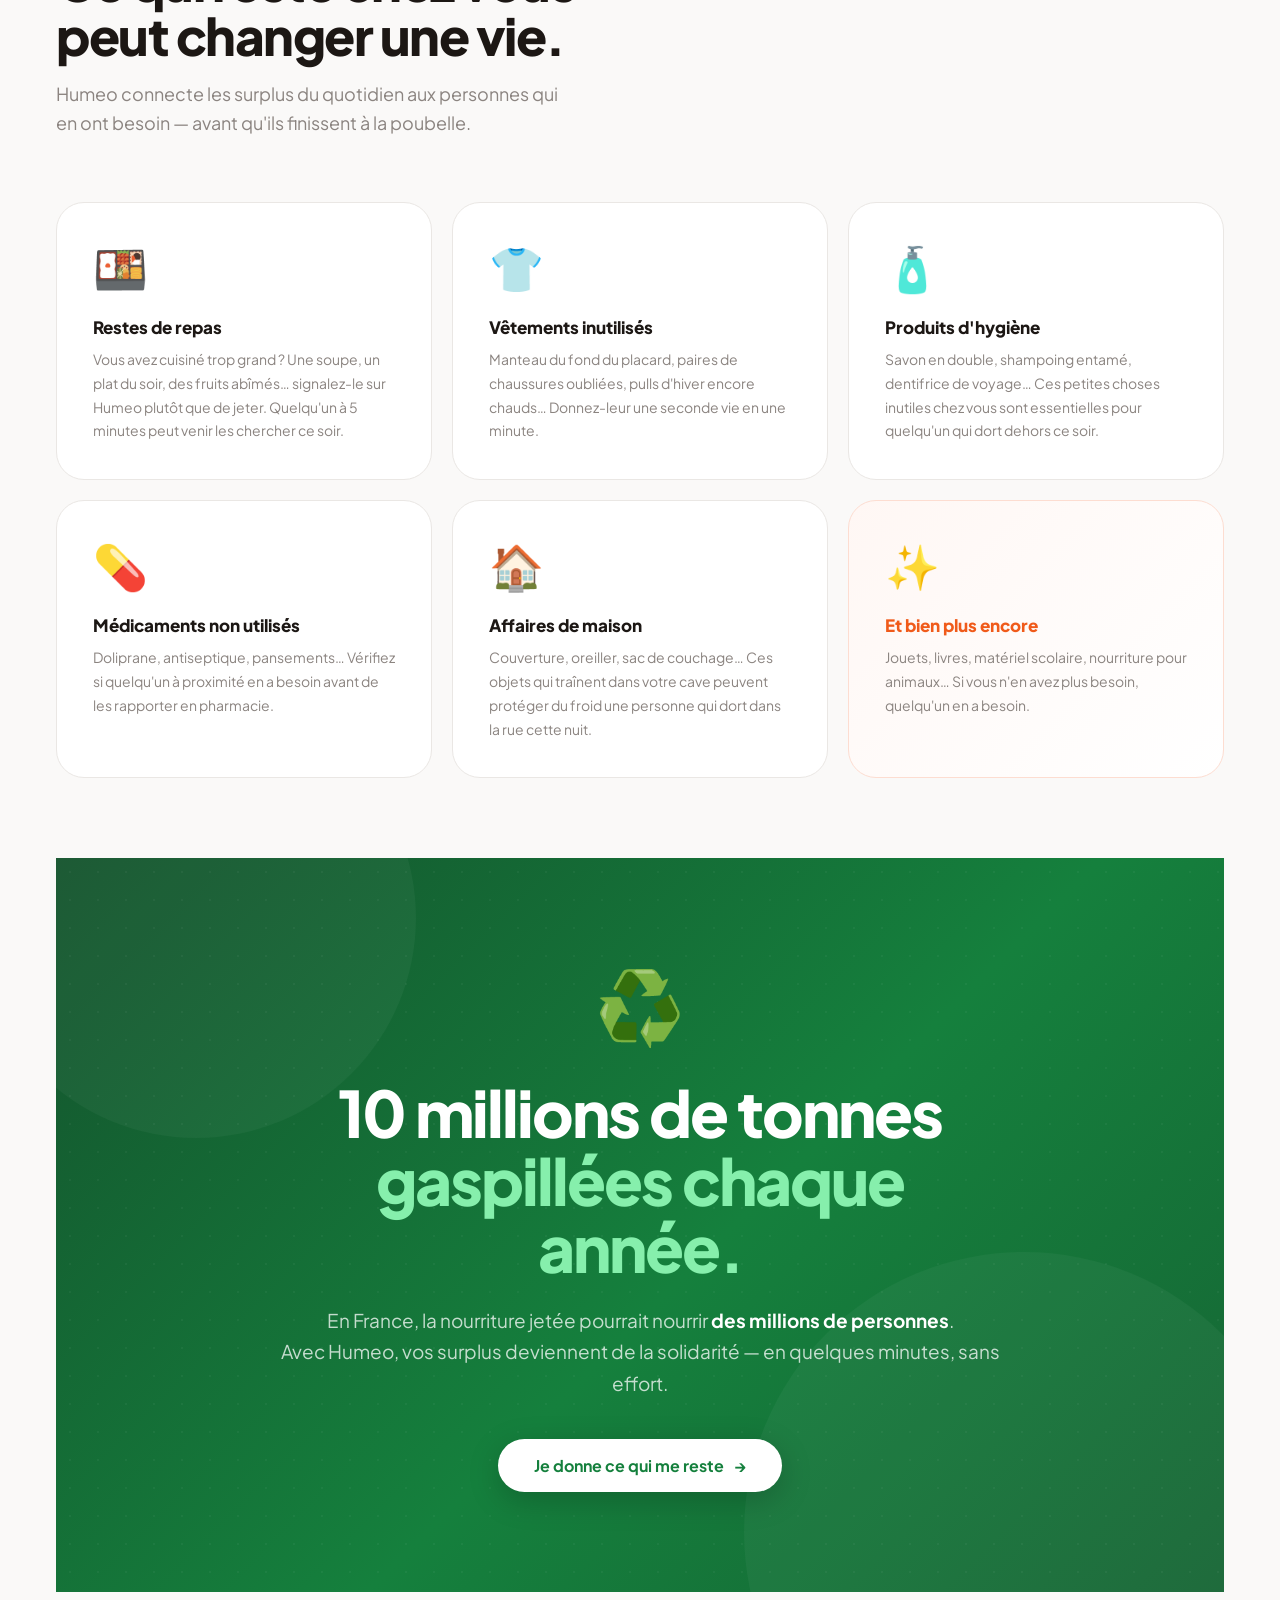
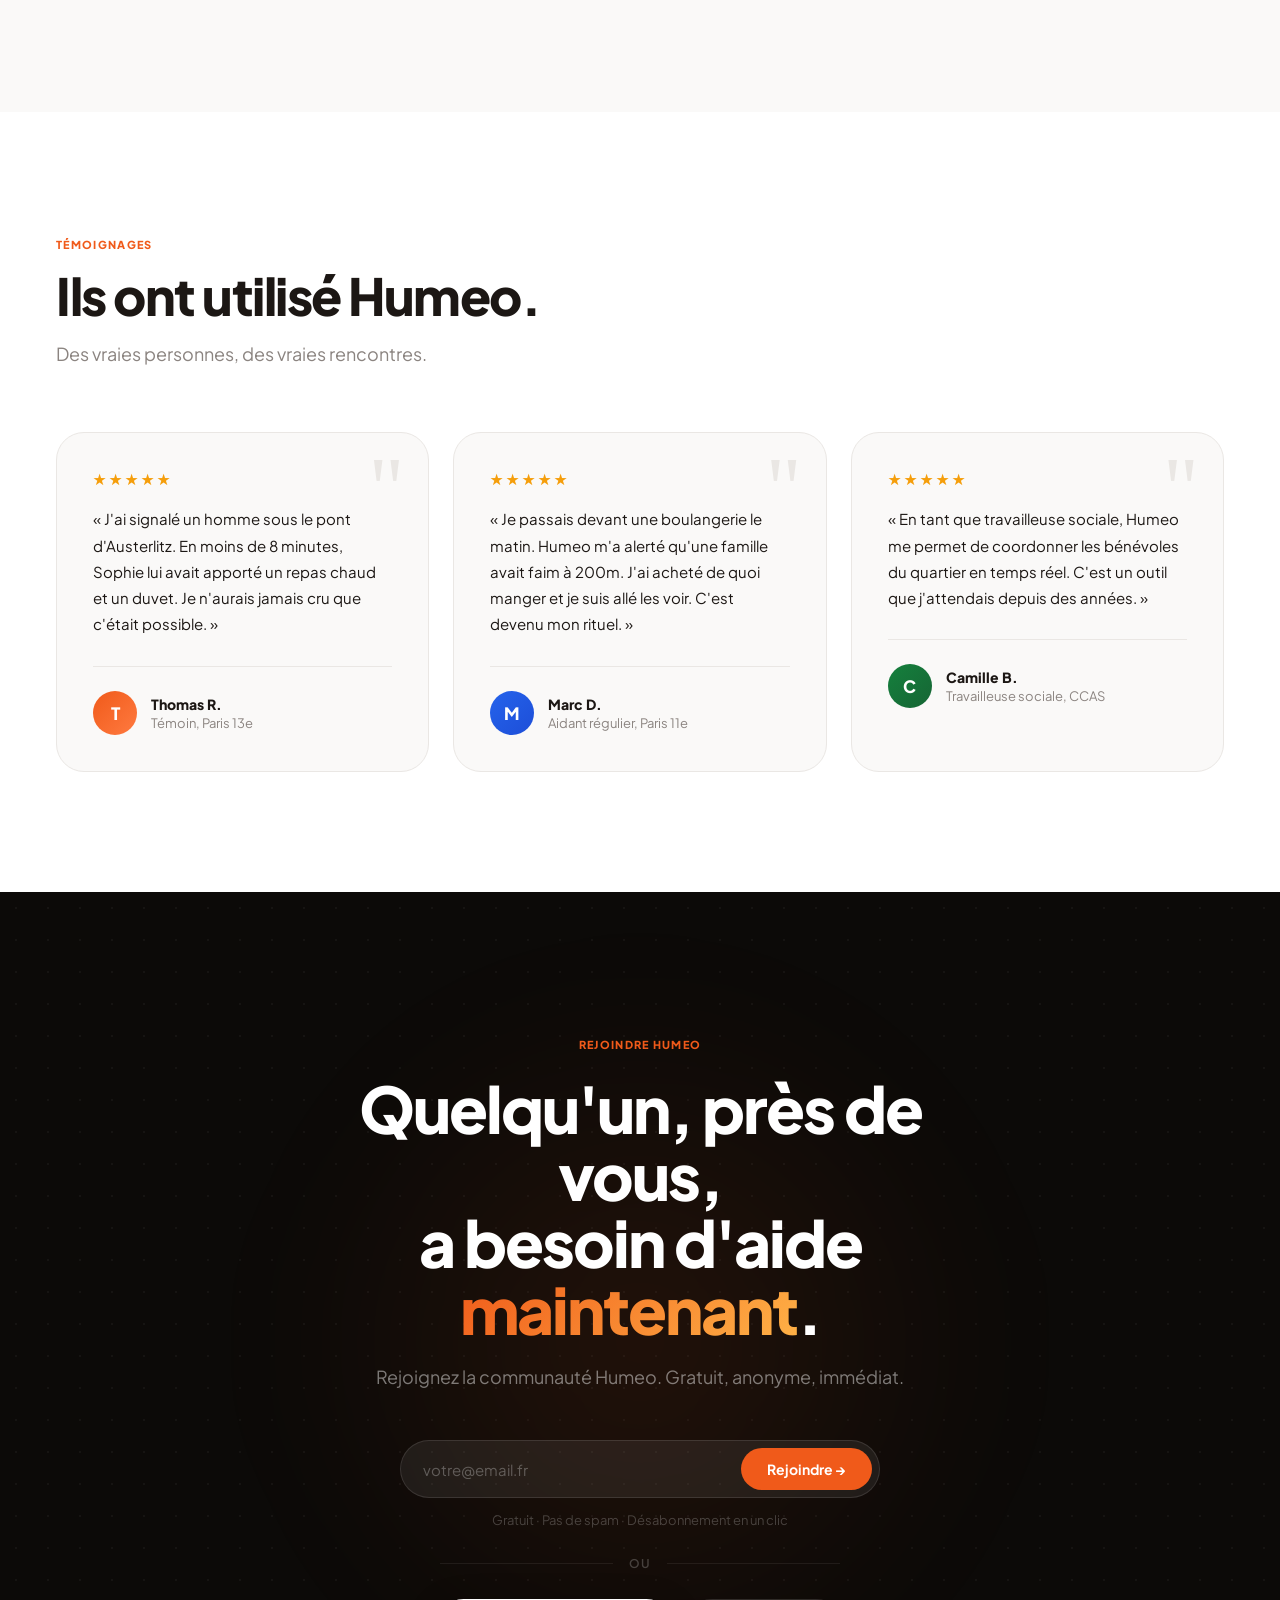
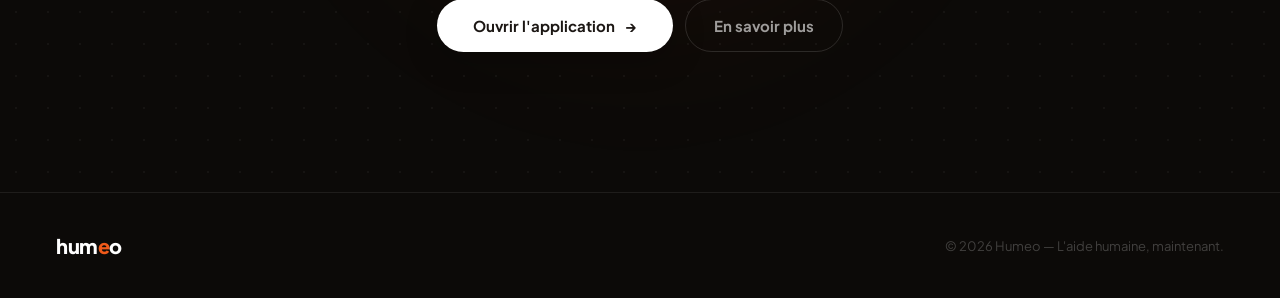
==== commit 43e18473: "hjhk" ====
--- a/app.html
+++ b/app.html
@@ -4,318 +4,565 @@
   <meta charset="UTF-8">
   <meta name="viewport" content="width=device-width, initial-scale=1.0">
   <title>Humeo — L'aide humaine, maintenant</title>
+  <meta name="description" content="Humeo connecte en temps réel ceux qui ont besoin d'aide avec ceux qui peuvent en apporter — nourriture, vêtements, abri, écoute. Gratuit, anonyme et 100% bénévole.">
+  <meta name="robots" content="index, follow">
+  <meta property="og:type" content="website">
+  <meta property="og:title" content="Humeo — L'aide humaine, maintenant">
+  <meta property="og:description" content="Connectez-vous avec ceux qui ont besoin d'aide autour de vous. Gratuit et anonyme.">
+  <meta property="og:image" content="humeo.png">
+  <meta property="og:locale" content="fr_FR">
+  <meta name="twitter:card" content="summary_large_image">
+  <meta name="twitter:title" content="Humeo — L'aide humaine, maintenant">
+  <meta name="twitter:image" content="humeo.png">
+  <link rel="icon" href="data:image/svg+xml,<svg xmlns='http://www.w3.org/2000/svg' viewBox='0 0 100 100'><text y='.9em' font-size='90'>🤝</text></svg>">
   <link rel="preconnect" href="https://fonts.googleapis.com">
+  <link rel="preconnect" href="https://fonts.gstatic.com" crossorigin>
   <link href="https://fonts.googleapis.com/css2?family=Plus+Jakarta+Sans:wght@300;400;500;600;700;800;900&display=swap" rel="stylesheet">
+
   <style>
     *, *::before, *::after { box-sizing: border-box; margin: 0; padding: 0; }
 
     :root {
-      --primary:   #F05A1A;
-      --primary-dark: #C04510;
-      --text:      #1C1714;
-      --text-muted:#6B6460;
-      --bg:        #FAF9F8;
-      --white:     #FFFFFF;
-      --border:    #EAE7E4;
-      --radius:    20px;
+      --night:    #0C0A08;
+      --dark:     #1C1714;
+      --primary:  #F05A1A;
+      --primary-l:#FF7A40;
+      --amber:    #FFB347;
+      --cream:    #FAF9F8;
+      --white:    #FFFFFF;
+      --muted:    #8B8480;
+      --border:   rgba(255,255,255,.08);
+      --borderl:  #EAE7E4;
+      --r:        20px;
+      --rl:       28px;
     }
 
     html { scroll-behavior: smooth; }
-
-    body {
-      font-family: 'Plus Jakarta Sans', sans-serif;
-      background: var(--white);
-      color: var(--text);
-      overflow-x: hidden;
-    }
+    body { font-family: 'Plus Jakarta Sans', sans-serif; background: var(--night); color: #fff; overflow-x: hidden; }
+
+    /* ── PROGRESS BAR ── */
+    #prog {
+      position: fixed; top: 0; left: 0; z-index: 9999;
+      height: 3px; width: 0%;
+      background: linear-gradient(90deg, var(--primary), var(--amber));
+      transition: width .08s linear;
+      pointer-events: none;
+    }
+
+    /* ── SKIP ── */
+    .skip { position: absolute; top: -100px; left: 16px; background: var(--primary); color: #fff; padding: 8px 16px; border-radius: 8px; font-weight: 700; font-size: 14px; text-decoration: none; z-index: 9999; transition: top .2s; }
+    .skip:focus { top: 16px; }
+    :focus-visible { outline: 2px solid var(--primary); outline-offset: 3px; border-radius: 4px; }
 
     /* ── NAV ── */
     nav {
       position: fixed; top: 0; left: 0; right: 0; z-index: 100;
-      padding: 20px 48px;
+      padding: 22px 56px;
       display: flex; align-items: center; justify-content: space-between;
-      background: rgba(255,255,255,.85);
-      backdrop-filter: blur(20px);
+      transition: padding .4s, background .4s, box-shadow .4s;
+    }
+    nav.scrolled {
+      padding: 14px 56px;
+      background: rgba(12,10,8,.92);
+      backdrop-filter: blur(24px);
+      -webkit-backdrop-filter: blur(24px);
       border-bottom: 1px solid var(--border);
-    }
-    .nav-logo {
-      font-size: 22px; font-weight: 900; color: var(--text);
-      letter-spacing: -0.5px;
-    }
+      box-shadow: 0 8px 40px rgba(0,0,0,.35);
+    }
+    .nav-logo { font-size: 24px; font-weight: 900; letter-spacing: -.5px; text-decoration: none; color: #fff; }
     .nav-logo span { color: var(--primary); }
-    .nav-links { display: flex; gap: 36px; align-items: center; }
-    .nav-links a {
-      font-size: 15px; font-weight: 600; color: var(--text-muted);
-      text-decoration: none; transition: color .2s;
-    }
-    .nav-links a:hover { color: var(--text); }
-    .nav-cta {
-      background: var(--text); color: white;
-      padding: 10px 22px; border-radius: 999px;
-      font-size: 14px; font-weight: 700;
-      text-decoration: none; transition: background .2s, transform .15s;
-    }
-    .nav-cta:hover { background: var(--primary); transform: scale(1.02); }
-
-    /* ── HERO ── */
+    .nav-links { display: flex; gap: 40px; align-items: center; }
+    .nav-links a { font-size: 14px; font-weight: 600; color: rgba(255,255,255,.5); text-decoration: none; transition: color .2s; letter-spacing: .01em; }
+    .nav-links a:hover { color: #fff; }
+    .nav-cta { background: var(--primary); color: #fff; padding: 10px 24px; border-radius: 999px; font-size: 14px; font-weight: 700; text-decoration: none; transition: background .2s, transform .15s, box-shadow .2s; box-shadow: 0 4px 20px rgba(240,90,26,.4); }
+    .nav-cta:hover { background: var(--primary-l); transform: translateY(-1px); box-shadow: 0 8px 28px rgba(240,90,26,.55); }
+
+    .hamburger { display: none; flex-direction: column; gap: 5px; cursor: pointer; padding: 6px; border: none; background: none; border-radius: 6px; }
+    .hamburger span { width: 22px; height: 2px; background: #fff; border-radius: 2px; transition: transform .3s, opacity .3s; display: block; }
+    .hamburger[aria-expanded="true"] span:nth-child(1) { transform: rotate(45deg) translate(5px, 5px); }
+    .hamburger[aria-expanded="true"] span:nth-child(2) { opacity: 0; transform: scaleX(0); }
+    .hamburger[aria-expanded="true"] span:nth-child(3) { transform: rotate(-45deg) translate(5px, -5px); }
+
+    /* ══════════════════════════════════════════
+       HERO
+    ══════════════════════════════════════════ */
     .hero {
       min-height: 100vh;
+      background: var(--night);
+      position: relative; overflow: hidden;
       display: flex; align-items: center;
-      padding: 120px 48px 80px;
-      gap: 80px;
-      max-width: 1200px; margin: 0 auto;
+    }
+    /* dot grid */
+    .hero::before {
+      content: '';
+      position: absolute; inset: 0;
+      background-image: radial-gradient(circle, rgba(255,255,255,.055) 1px, transparent 1px);
+      background-size: 32px 32px;
+      pointer-events: none;
+    }
+    .blob {
+      position: absolute; border-radius: 50%;
+      filter: blur(80px); pointer-events: none;
+    }
+    .blob-1 { width: 760px; height: 760px; background: radial-gradient(circle, rgba(240,90,26,.22) 0%, transparent 70%); top: -220px; right: -120px; animation: bdrift 14s ease-in-out infinite; }
+    .blob-2 { width: 520px; height: 520px; background: radial-gradient(circle, rgba(255,179,71,.12) 0%, transparent 70%); bottom: -130px; left: -80px; animation: bdrift 18s ease-in-out infinite reverse; }
+    .blob-3 { width: 320px; height: 320px; background: radial-gradient(circle, rgba(240,90,26,.1) 0%, transparent 70%); top: 45%; left: 38%; animation: bdrift 9s ease-in-out infinite; }
+    @keyframes bdrift { 0%,100%{transform:translate(0,0) scale(1)} 33%{transform:translate(24px,-44px) scale(1.04)} 66%{transform:translate(-18px,28px) scale(.97)} }
+
+    .hero-inner {
+      position: relative; z-index: 2;
+      max-width: 1280px; margin: 0 auto;
+      padding: 148px 56px 100px;
+      display: flex; align-items: center; gap: 80px; width: 100%;
     }
     .hero-content { flex: 1; }
-    .hero-eyebrow {
+
+    .hero-badge {
       display: inline-flex; align-items: center; gap: 8px;
-      background: #FFF4ED; color: var(--primary);
-      padding: 6px 14px; border-radius: 999px;
-      font-size: 13px; font-weight: 700;
-      margin-bottom: 28px;
-    }
+      background: rgba(240,90,26,.1); border: 1px solid rgba(240,90,26,.28);
+      color: var(--primary-l);
+      padding: 6px 14px 6px 10px; border-radius: 999px;
+      font-size: 12px; font-weight: 800; letter-spacing: .04em; text-transform: uppercase;
+      margin-bottom: 32px;
+      animation: sup .9s ease both;
+    }
+    .badge-dot { width: 8px; height: 8px; border-radius: 50%; background: var(--primary); flex-shrink: 0; animation: bdot 2s infinite; }
+    @keyframes bdot { 0%,100%{box-shadow:0 0 0 0 rgba(240,90,26,.5)} 50%{box-shadow:0 0 0 5px rgba(240,90,26,0)} }
+
     .hero-title {
-      font-size: clamp(42px, 5vw, 68px);
-      font-weight: 900; line-height: 1.05;
-      letter-spacing: -2px; margin-bottom: 24px;
-    }
-    .hero-title em { color: var(--primary); font-style: normal; }
+      font-size: clamp(46px, 5.5vw, 86px);
+      font-weight: 900; line-height: 1.02; letter-spacing: -3px;
+      color: #fff; margin-bottom: 28px;
+      animation: sup .9s .1s ease both;
+    }
+    .gt {
+      background: linear-gradient(135deg, #F05A1A 0%, #FFB347 100%);
+      -webkit-background-clip: text; -webkit-text-fill-color: transparent;
+      background-clip: text;
+    }
+
     .hero-sub {
-      font-size: 19px; color: var(--text-muted);
-      line-height: 1.6; margin-bottom: 40px;
-      max-width: 480px; font-weight: 400;
-    }
-    .hero-actions { display: flex; gap: 14px; align-items: center; flex-wrap: wrap; }
-    .btn-primary-lg {
-      background: var(--primary);
-      color: white; padding: 16px 32px;
-      border-radius: 999px; font-size: 16px; font-weight: 700;
-      text-decoration: none; display: inline-flex; align-items: center; gap: 10px;
-      transition: background .2s, transform .15s, box-shadow .2s;
+      font-size: 18px; color: rgba(255,255,255,.48);
+      line-height: 1.7; max-width: 480px; margin-bottom: 44px;
+      animation: sup .9s .2s ease both;
+    }
+    .hero-ctas {
+      display: flex; gap: 12px; align-items: center; flex-wrap: wrap;
+      margin-bottom: 52px;
+      animation: sup .9s .3s ease both;
+    }
+    .btn-glow {
+      background: var(--primary); color: #fff;
+      padding: 16px 36px; border-radius: 999px;
+      font-size: 16px; font-weight: 700;
+      text-decoration: none;
+      display: inline-flex; align-items: center; gap: 10px;
+      transition: background .2s, transform .2s, box-shadow .2s;
+      box-shadow: 0 8px 32px rgba(240,90,26,.45);
+      animation: bglow 3s ease-in-out infinite;
+    }
+    .btn-glow:hover { background: var(--primary-l); transform: translateY(-3px); box-shadow: 0 16px 48px rgba(240,90,26,.6); }
+    @keyframes bglow { 0%,100%{box-shadow:0 8px 32px rgba(240,90,26,.45)} 50%{box-shadow:0 8px 52px rgba(240,90,26,.7),0 0 64px rgba(240,90,26,.15)} }
+    .btn-outline-dark {
+      color: rgba(255,255,255,.65); font-size: 15px; font-weight: 600;
+      text-decoration: none; display: inline-flex; align-items: center; gap: 8px;
+      border: 1px solid rgba(255,255,255,.14); padding: 16px 28px; border-radius: 999px;
+      transition: color .2s, border-color .2s, background .2s;
+    }
+    .btn-outline-dark:hover { color: #fff; border-color: rgba(255,255,255,.3); background: rgba(255,255,255,.05); }
+
+    .hero-trust { display: flex; gap: 24px; flex-wrap: wrap; animation: sup .9s .4s ease both; }
+    .trust-pill { display: flex; align-items: center; gap: 8px; font-size: 13px; font-weight: 600; color: rgba(255,255,255,.38); }
+    .trust-check { width: 20px; height: 20px; border-radius: 50%; background: rgba(34,197,94,.12); border: 1px solid rgba(34,197,94,.28); display: flex; align-items: center; justify-content: center; font-size: 10px; color: #22C55E; flex-shrink: 0; }
+
+    /* Phone */
+    .hero-visual { flex-shrink: 0; position: relative; animation: sup .9s .25s ease both; }
+    .phone-frame {
+      width: 304px; height: 628px;
+      background: linear-gradient(150deg, #2E2B28 0%, #1C1714 100%);
+      border-radius: 50px; padding: 14px;
+      box-shadow: 0 0 0 1px rgba(255,255,255,.09), 0 60px 120px rgba(0,0,0,.65), 0 0 100px rgba(240,90,26,.14), inset 0 1px 0 rgba(255,255,255,.12);
+      animation: pfloat 6s ease-in-out infinite;
+    }
+    @keyframes pfloat { 0%,100%{transform:translateY(0) rotate(-1.5deg)} 50%{transform:translateY(-20px) rotate(-1.5deg)} }
+    .phone-screen-wrap { width: 100%; height: 100%; background: #F2F0EE; border-radius: 38px; overflow: hidden; }
+    .phone-status-bar { height: 46px; background: #F2F0EE; display: flex; align-items: flex-end; justify-content: center; padding-bottom: 8px; }
+    .phone-pill { width: 88px; height: 26px; background: var(--dark); border-radius: 999px; }
+    .phone-body { padding: 14px 16px 16px; }
+    .phone-topbar { display: flex; justify-content: space-between; align-items: center; margin-bottom: 12px; }
+    .phone-appname { font-size: 18px; font-weight: 900; color: var(--primary); letter-spacing: -.3px; }
+    .phone-icons { display: flex; gap: 6px; }
+    .phone-icon-btn { width: 28px; height: 28px; border-radius: 50%; background: #EAE7E4; display: flex; align-items: center; justify-content: center; font-size: 13px; }
+    .phone-location { display: flex; align-items: center; gap: 6px; background: #EAE7E4; border-radius: 10px; padding: 7px 12px; margin-bottom: 12px; font-size: 11px; font-weight: 600; color: #6B6460; }
+    .pcard { background: #fff; border-radius: 14px; padding: 12px; margin-bottom: 8px; box-shadow: 0 2px 10px rgba(28,23,20,.07); border-left: 3px solid var(--primary); }
+    .pcard--y { border-left-color: #EAB308; }
+    .pcard--g { border-left-color: #22C55E; }
+    .pcard-row { display: flex; align-items: flex-start; gap: 10px; }
+    .pcard-icon { width: 36px; height: 36px; background: #FFF4ED; border-radius: 10px; display: flex; align-items: center; justify-content: center; font-size: 16px; flex-shrink: 0; }
+    .pcard-text { flex: 1; min-width: 0; }
+    .pcard-title { font-size: 12px; font-weight: 700; color: var(--dark); margin-bottom: 2px; }
+    .pcard-sub { font-size: 10px; color: var(--muted); font-weight: 500; }
+    .pcard-tag { font-size: 9px; font-weight: 800; padding: 2px 6px; border-radius: 999px; background: #FEF2F2; color: #DC2626; white-space: nowrap; flex-shrink: 0; margin-top: 2px; }
+    .pcard-btn { margin-top: 8px; background: var(--primary); color: #fff; border: none; border-radius: 999px; padding: 8px 0; font-size: 11px; font-weight: 700; width: 100%; cursor: pointer; font-family: inherit; }
+
+    .phone-notif-float {
+      position: absolute; top: -14px; right: -20px;
+      background: var(--primary); color: #fff;
+      border-radius: 999px; padding: 7px 14px;
+      font-size: 11px; font-weight: 800;
+      box-shadow: 0 6px 20px rgba(240,90,26,.55);
+      white-space: nowrap;
+      animation: pfloat 4s ease-in-out infinite;
+      animation-delay: -.6s;
+      border: 2px solid var(--night);
+    }
+
+    @keyframes sup { from{opacity:0;transform:translateY(36px)} to{opacity:1;transform:none} }
+
+    /* ══════════════════════════════════════════
+       STATS
+    ══════════════════════════════════════════ */
+    .stats-section {
+      background: var(--night);
+      border-top: 1px solid var(--border);
+    }
+    .stats-grid {
+      max-width: 1280px; margin: 0 auto;
+      display: grid; grid-template-columns: repeat(4,1fr);
+    }
+    .stat-card {
+      padding: 52px 32px; text-align: center;
+      border-right: 1px solid var(--border);
+      position: relative; transition: background .3s;
+    }
+    .stat-card::after { content:''; position:absolute; bottom:0; left:50%; transform:translateX(-50%); width:0; height:3px; background:linear-gradient(90deg,var(--primary),var(--amber)); border-radius:2px; transition:width .4s; }
+    .stat-card:hover::after { width:70%; }
+    .stat-card:last-child { border-right: none; }
+    .stat-num {
+      font-size: 54px; font-weight: 900; letter-spacing: -2px;
+      background: linear-gradient(135deg, #F05A1A, #FFB347);
+      -webkit-background-clip: text; -webkit-text-fill-color: transparent;
+      background-clip: text; display: block;
+      margin-bottom: 10px; transition: transform .2s;
+    }
+    .stat-card:hover .stat-num { transform: scale(1.06); }
+    .stat-label { font-size: 14px; color: rgba(255,255,255,.38); font-weight: 500; line-height: 1.4; }
+
+    /* ══════════════════════════════════════════
+       HOW IT WORKS
+    ══════════════════════════════════════════ */
+    .how-section { background: var(--cream); padding: 120px 56px; }
+    .how-inner { max-width: 1280px; margin: 0 auto; }
+    .eyebrow { display: inline-block; font-size: 11px; font-weight: 800; letter-spacing: .12em; text-transform: uppercase; color: var(--primary); margin-bottom: 18px; }
+    .eyebrow--green { color: #15803D; }
+    .s-title { font-size: clamp(34px, 4vw, 54px); font-weight: 900; letter-spacing: -1.5px; line-height: 1.05; color: var(--dark); margin-bottom: 16px; }
+    .s-sub { font-size: 18px; color: var(--muted); line-height: 1.65; max-width: 520px; margin-bottom: 64px; }
+
+    .how-grid { display: grid; grid-template-columns: repeat(3,1fr); gap: 20px; }
+    .how-card {
+      background: #fff; border-radius: var(--rl); padding: 40px 36px;
+      border: 1px solid var(--borderl);
+      transition: transform .3s, box-shadow .3s;
+    }
+    .how-card:hover { transform: translateY(-8px); box-shadow: 0 32px 64px rgba(28,23,20,.1); }
+    .how-step-num {
+      width: 48px; height: 48px; border-radius: 14px;
+      background: linear-gradient(135deg, var(--primary), var(--primary-l));
+      color: #fff; font-size: 16px; font-weight: 900;
+      display: flex; align-items: center; justify-content: center;
+      margin-bottom: 24px;
       box-shadow: 0 8px 24px rgba(240,90,26,.3);
     }
-    .btn-primary-lg:hover { background: var(--primary-dark); transform: translateY(-2px); box-shadow: 0 12px 32px rgba(240,90,26,.4); }
-    .btn-ghost {
-      color: var(--text); font-size: 15px; font-weight: 600;
-      text-decoration: none; display: inline-flex; align-items: center; gap: 8px;
-      transition: color .2s;
-    }
-    .btn-ghost:hover { color: var(--primary); }
-    .hero-trust {
-      margin-top: 48px; display: flex; gap: 28px; flex-wrap: wrap;
-    }
-    .trust-item {
-      display: flex; align-items: center; gap: 8px;
-      font-size: 14px; font-weight: 600; color: var(--text-muted);
-    }
-    .trust-dot { width: 8px; height: 8px; border-radius: 50%; background: var(--primary); flex-shrink: 0; }
-
-    /* ── PHONE MOCKUP ── */
-    .hero-phone { flex-shrink: 0; position: relative; }
-    .phone-wrap {
-      width: 280px; height: 580px;
-      background: var(--text);
-      border-radius: 44px;
-      padding: 12px;
-      box-shadow: 0 40px 80px rgba(28,23,20,.25), 0 0 0 1px rgba(255,255,255,.1);
-      position: relative;
-    }
-    .phone-screen {
-      width: 100%; height: 100%;
-      background: var(--bg);
-      border-radius: 34px;
-      overflow: hidden;
-      position: relative;
-    }
-    .phone-notch {
-      position: absolute; top: 0; left: 50%; transform: translateX(-50%);
-      width: 100px; height: 28px;
-      background: var(--text);
-      border-radius: 0 0 20px 20px;
-      z-index: 10;
-    }
-    .phone-content { padding: 40px 16px 16px; }
-    .phone-topbar {
-      display: flex; justify-content: space-between; align-items: center;
-      margin-bottom: 16px;
-    }
-    .phone-logo { font-size: 16px; font-weight: 900; color: var(--primary); }
-    .phone-notif { width: 28px; height: 28px; background: #FFF4ED; border-radius: 50%; display: flex; align-items: center; justify-content: center; font-size: 14px; }
-    .phone-card {
-      background: white; border-radius: 16px; padding: 14px;
-      margin-bottom: 10px;
-      box-shadow: 0 2px 12px rgba(28,23,20,.06);
-      border-top: 3px solid var(--primary);
-    }
-    .phone-card-row { display: flex; align-items: center; gap: 10px; margin-bottom: 8px; }
-    .phone-card-icon { width: 38px; height: 38px; background: #FFF4ED; border-radius: 12px; display: flex; align-items: center; justify-content: center; font-size: 18px; flex-shrink: 0; }
-    .phone-card-title { font-size: 13px; font-weight: 700; line-height: 1.3; }
-    .phone-card-sub { font-size: 11px; color: var(--text-muted); }
-    .phone-badge { display: inline-block; background: #FEF2F2; color: #DC2626; font-size: 10px; font-weight: 700; padding: 2px 8px; border-radius: 999px; }
-    .phone-btn { background: var(--primary); color: white; border: none; border-radius: 999px; padding: 10px 16px; font-size: 12px; font-weight: 700; width: 100%; margin-top: 4px; cursor: pointer; }
-    .phone-card-2 { border-top-color: #EAB308; }
-    .phone-card-3 { border-top-color: #22C55E; }
-
-    .phone-glow {
-      position: absolute; top: -60px; right: -60px;
-      width: 300px; height: 300px;
-      background: radial-gradient(circle, rgba(240,90,26,.15) 0%, transparent 70%);
-      pointer-events: none;
-    }
-
-    /* ── STATS ── */
-    .stats {
-      background: var(--text); color: white;
-      padding: 60px 48px;
-    }
-    .stats-inner {
-      max-width: 1200px; margin: 0 auto;
-      display: flex; gap: 0; justify-content: space-around; flex-wrap: wrap;
-    }
-    .stat-item { text-align: center; padding: 20px 40px; }
-    .stat-num { font-size: 48px; font-weight: 900; letter-spacing: -2px; color: var(--primary); }
-    .stat-label { font-size: 15px; color: rgba(255,255,255,.6); font-weight: 500; margin-top: 4px; }
-
-    /* ── HOW ── */
-    .section { padding: 100px 48px; max-width: 1200px; margin: 0 auto; }
-    .section-tag {
-      display: inline-block; background: #FFF4ED; color: var(--primary);
-      padding: 5px 14px; border-radius: 999px; font-size: 13px; font-weight: 700;
-      margin-bottom: 20px;
-    }
-    .section-title {
-      font-size: clamp(32px, 4vw, 52px); font-weight: 900;
-      letter-spacing: -1.5px; line-height: 1.1; margin-bottom: 16px;
-    }
-    .section-sub {
-      font-size: 18px; color: var(--text-muted); max-width: 520px;
-      line-height: 1.6; margin-bottom: 60px;
-    }
-    .steps-grid { display: grid; grid-template-columns: repeat(3, 1fr); gap: 32px; }
-    .step-card {
-      background: var(--bg); border-radius: var(--radius);
-      padding: 36px 32px;
+    .how-icon { font-size: 36px; margin-bottom: 16px; }
+    .how-title { font-size: 20px; font-weight: 800; color: var(--dark); margin-bottom: 12px; letter-spacing: -.3px; }
+    .how-desc { font-size: 15px; color: var(--muted); line-height: 1.7; }
+
+    /* ══════════════════════════════════════════
+       FEATURES (dark)
+    ══════════════════════════════════════════ */
+    .feat-section {
+      background: var(--dark); padding: 120px 56px;
       position: relative; overflow: hidden;
-      border: 1px solid var(--border);
-      transition: transform .2s, box-shadow .2s;
-    }
-    .step-card:hover { transform: translateY(-4px); box-shadow: 0 20px 48px rgba(28,23,20,.08); }
-    .step-num {
-      font-size: 72px; font-weight: 900; color: var(--border);
-      position: absolute; top: 16px; right: 20px; line-height: 1;
-      letter-spacing: -3px;
-    }
-    .step-icon { font-size: 40px; margin-bottom: 20px; }
-    .step-title { font-size: 20px; font-weight: 800; margin-bottom: 10px; letter-spacing: -.3px; }
-    .step-desc { font-size: 15px; color: var(--text-muted); line-height: 1.6; }
-
-    /* ── FEATURES ── */
-    .features-section { background: var(--bg); padding: 100px 48px; }
-    .features-inner { max-width: 1200px; margin: 0 auto; }
-    .features-grid { display: grid; grid-template-columns: repeat(2, 1fr); gap: 20px; margin-top: 60px; }
-    .feature-card {
-      background: white; border-radius: var(--radius); padding: 32px;
-      border: 1px solid var(--border);
-      transition: transform .2s, box-shadow .2s;
-    }
-    .feature-card:hover { transform: translateY(-3px); box-shadow: 0 16px 40px rgba(28,23,20,.07); }
-    .feature-card.large { grid-column: span 2; display: flex; gap: 40px; align-items: center; }
-    .feature-icon-wrap {
-      width: 52px; height: 52px; border-radius: 16px;
-      background: #FFF4ED; display: flex; align-items: center;
-      justify-content: center; font-size: 26px; margin-bottom: 18px; flex-shrink: 0;
-    }
-    .feature-title { font-size: 19px; font-weight: 800; margin-bottom: 8px; letter-spacing: -.3px; }
-    .feature-desc { font-size: 15px; color: var(--text-muted); line-height: 1.6; }
-
-    /* ── TESTIMONIAL ── */
-    .testimonial-section { padding: 100px 48px; max-width: 1200px; margin: 0 auto; }
-    .testimonials-grid { display: grid; grid-template-columns: repeat(3, 1fr); gap: 24px; }
-    .testimonial-card {
-      background: var(--bg); border-radius: var(--radius); padding: 32px;
-      border: 1px solid var(--border);
-    }
-    .testimonial-stars { color: #F59E0B; font-size: 16px; margin-bottom: 14px; }
-    .testimonial-text { font-size: 15px; line-height: 1.7; color: var(--text); margin-bottom: 20px; font-style: italic; }
-    .testimonial-author { display: flex; align-items: center; gap: 12px; }
-    .testimonial-avatar {
-      width: 40px; height: 40px; border-radius: 50%;
-      background: linear-gradient(135deg, var(--primary), var(--primary-dark));
+    }
+    .feat-section::after {
+      content:''; position:absolute;
+      width:600px; height:600px;
+      background:radial-gradient(circle,rgba(240,90,26,.07) 0%,transparent 70%);
+      top:-100px; right:-100px;
+      filter:blur(60px); pointer-events:none;
+    }
+    .feat-inner { max-width: 1280px; margin: 0 auto; position: relative; z-index: 1; }
+    .feat-section .s-title { color: #fff; }
+    .feat-section .s-sub { color: rgba(255,255,255,.4); }
+
+    .feat-grid {
+      display: grid; grid-template-columns: repeat(3,1fr);
+      gap: 16px;
+    }
+    .feat-card {
+      background: rgba(255,255,255,.04);
+      border: 1px solid rgba(255,255,255,.07);
+      border-radius: var(--r); padding: 32px;
+      transition: background .3s, border-color .3s, transform .3s;
+    }
+    .feat-card:hover { background: rgba(255,255,255,.07); border-color: rgba(255,255,255,.13); transform: translateY(-4px); }
+    .feat-card--wide { grid-column: span 2; display: flex; gap: 36px; align-items: center; }
+    .feat-icon {
+      width: 48px; height: 48px; border-radius: 14px;
+      background: rgba(240,90,26,.14); border: 1px solid rgba(240,90,26,.22);
       display: flex; align-items: center; justify-content: center;
-      color: white; font-weight: 800; font-size: 16px; flex-shrink: 0;
-    }
-    .testimonial-name { font-size: 14px; font-weight: 700; }
-    .testimonial-role { font-size: 13px; color: var(--text-muted); }
-
-    /* ── CTA FINAL ── */
+      font-size: 22px; margin-bottom: 20px; flex-shrink: 0;
+    }
+    .feat-title { font-size: 18px; font-weight: 800; color: #fff; margin-bottom: 10px; letter-spacing: -.2px; }
+    .feat-desc { font-size: 14px; color: rgba(255,255,255,.42); line-height: 1.7; }
+    .feat-preview {
+      min-width: 180px; background: rgba(255,255,255,.05);
+      border: 1px solid rgba(255,255,255,.07);
+      border-radius: 14px; padding: 20px; text-align: center;
+    }
+    .feat-dots { display: flex; gap: 8px; justify-content: center; margin-top: 12px; }
+    .feat-dot { width: 10px; height: 10px; border-radius: 50%; }
+
+    /* ══════════════════════════════════════════
+       ANTI-GASPILLAGE
+    ══════════════════════════════════════════ */
+    .waste-section { background: var(--cream); padding: 120px 56px; }
+    .waste-inner { max-width: 1280px; margin: 0 auto; }
+    .waste-grid { display: grid; grid-template-columns: repeat(3,1fr); gap: 20px; margin-top: 64px; }
+    .waste-card {
+      background: #fff; border-radius: var(--rl); padding: 36px;
+      border: 1px solid var(--borderl);
+      position: relative; overflow: hidden;
+      transition: transform .3s, box-shadow .3s;
+    }
+    .waste-card::before { content:''; position:absolute; top:0; left:0; right:0; height:3px; background:linear-gradient(90deg,#15803D,#22C55E); border-radius:var(--rl) var(--rl) 0 0; opacity:0; transition:opacity .3s; }
+    .waste-card:hover { transform: translateY(-6px); box-shadow: 0 24px 56px rgba(28,23,20,.08); }
+    .waste-card:hover::before { opacity: 1; }
+    .waste-emoji { font-size: 44px; display: block; margin-bottom: 20px; }
+    .waste-title { font-size: 17px; font-weight: 800; color: var(--dark); margin-bottom: 10px; }
+    .waste-desc { font-size: 14px; color: var(--muted); line-height: 1.7; }
+
+    /* ══════════════════════════════════════════
+       IMPACT BANNER
+    ══════════════════════════════════════════ */
+    .impact-banner {
+      background: linear-gradient(135deg, #14532d 0%, #15803D 55%, #166534 100%);
+      padding: 100px 56px; text-align: center;
+      position: relative; overflow: hidden;
+    }
+    .impact-banner::before {
+      content:''; position:absolute; inset:0;
+      background-image:radial-gradient(circle,rgba(255,255,255,.04) 1px,transparent 1px);
+      background-size:28px 28px;
+    }
+    .impact-orb { position:absolute; border-radius:50%; background:rgba(255,255,255,.04); pointer-events:none; }
+    .impact-orb-1 { width:440px; height:440px; top:-160px; left:-80px; }
+    .impact-orb-2 { width:560px; height:560px; bottom:-220px; right:-80px; }
+    .impact-inner { position:relative; z-index:1; max-width:740px; margin:0 auto; }
+    .impact-emoji { font-size:72px; display:block; margin-bottom:28px; }
+    .impact-title { font-size:clamp(40px,5vw,68px); font-weight:900; color:#fff; letter-spacing:-2px; line-height:1.05; margin-bottom:24px; }
+    .impact-title span { color:#86efac; }
+    .impact-sub { font-size:19px; color:rgba(255,255,255,.75); line-height:1.65; margin-bottom:40px; }
+    .btn-impact { display:inline-flex; align-items:center; gap:10px; background:#fff; color:#15803D; font-weight:700; font-size:16px; padding:16px 36px; border-radius:999px; text-decoration:none; transition:transform .2s,box-shadow .2s; box-shadow:0 8px 32px rgba(0,0,0,.2); }
+    .btn-impact:hover { transform:translateY(-3px); box-shadow:0 16px 48px rgba(0,0,0,.3); }
+
+    /* ══════════════════════════════════════════
+       TESTIMONIALS
+    ══════════════════════════════════════════ */
+    .testi-section { background: #fff; padding: 120px 56px; }
+    .testi-inner { max-width: 1280px; margin: 0 auto; }
+    .testi-grid { display: grid; grid-template-columns: repeat(3,1fr); gap: 24px; margin-top: 64px; }
+    .testi-card {
+      background: var(--cream); border-radius: var(--rl); padding: 36px;
+      border: 1px solid var(--borderl);
+      position: relative; transition: transform .3s, box-shadow .3s;
+    }
+    .testi-card:hover { transform: translateY(-6px); box-shadow: 0 32px 64px rgba(28,23,20,.08); }
+    .testi-card::before { content:'"'; position:absolute; top:12px; right:24px; font-size:88px; line-height:1; color:var(--borderl); font-family:Georgia,serif; }
+    .testi-stars { display:flex; gap:3px; margin-bottom:18px; }
+    .testi-star { color:#F59E0B; font-size:15px; }
+    .testi-quote { font-size:15px; line-height:1.75; color:var(--dark); margin-bottom:28px; }
+    .testi-author { display:flex; align-items:center; gap:14px; padding-top:24px; border-top:1px solid var(--borderl); }
+    .testi-avatar { width:44px; height:44px; border-radius:50%; display:flex; align-items:center; justify-content:center; color:#fff; font-weight:800; font-size:17px; flex-shrink:0; }
+    .testi-name { font-size:14px; font-weight:800; color:var(--dark); }
+    .testi-role { font-size:13px; color:var(--muted); margin-top:2px; }
+
+    /* ══════════════════════════════════════════
+       CTA
+    ══════════════════════════════════════════ */
     .cta-section {
-      background: var(--text); color: white;
-      padding: 120px 48px; text-align: center;
-    }
-    .cta-title {
-      font-size: clamp(36px, 5vw, 60px); font-weight: 900;
-      letter-spacing: -2px; line-height: 1.1; margin-bottom: 20px;
-    }
-    .cta-title em { color: var(--primary); font-style: normal; }
-    .cta-sub { font-size: 18px; color: rgba(255,255,255,.6); margin-bottom: 44px; }
-    .cta-actions { display: flex; gap: 14px; justify-content: center; flex-wrap: wrap; }
-    .btn-white {
-      background: white; color: var(--text);
-      padding: 16px 32px; border-radius: 999px;
-      font-size: 16px; font-weight: 700; text-decoration: none;
-      display: inline-flex; align-items: center; gap: 10px;
-      transition: transform .15s, box-shadow .2s;
-      box-shadow: 0 8px 24px rgba(0,0,0,.2);
-    }
-    .btn-white:hover { transform: translateY(-2px); box-shadow: 0 12px 32px rgba(0,0,0,.3); }
-    .btn-outline-white {
-      background: transparent; color: white;
-      padding: 16px 32px; border-radius: 999px;
-      font-size: 16px; font-weight: 700; text-decoration: none;
-      border: 2px solid rgba(255,255,255,.3);
-      display: inline-flex; align-items: center; gap: 10px;
-      transition: border-color .2s, background .2s;
-    }
-    .btn-outline-white:hover { border-color: white; background: rgba(255,255,255,.08); }
-
-    /* ── FOOTER ── */
-    footer {
-      padding: 40px 48px;
-      display: flex; align-items: center; justify-content: space-between;
-      border-top: 1px solid var(--border);
-    }
-    .footer-logo { font-size: 18px; font-weight: 900; letter-spacing: -.3px; }
-    .footer-logo span { color: var(--primary); }
-    footer p { font-size: 13px; color: var(--text-muted); }
-
-    /* ── RESPONSIVE ── */
-    @media (max-width: 900px) {
-      nav { padding: 16px 24px; }
-      .nav-links { display: none; }
-      .hero { flex-direction: column; padding: 100px 24px 60px; gap: 48px; text-align: center; }
-      .hero-sub { margin: 0 auto 40px; }
-      .hero-actions { justify-content: center; }
-      .hero-trust { justify-content: center; }
-      .hero-phone { order: -1; }
-      .stats { padding: 40px 24px; }
-      .section { padding: 70px 24px; }
-      .steps-grid { grid-template-columns: 1fr; }
-      .features-section { padding: 70px 24px; }
-      .features-grid { grid-template-columns: 1fr; }
-      .feature-card.large { flex-direction: column; grid-column: span 1; }
-      #antigaspillage .section > div[style*="grid-template-columns:repeat(3"] { grid-template-columns: 1fr !important; }
-      .testimonials-grid { grid-template-columns: 1fr; }
-      .testimonial-section { padding: 70px 24px; }
-      .cta-section { padding: 80px 24px; }
-      footer { flex-direction: column; gap: 12px; text-align: center; padding: 32px 24px; }
+      background: var(--night); padding: 140px 56px; text-align: center;
+      position: relative; overflow: hidden;
+    }
+    .cta-section::before {
+      content:''; position:absolute; inset:0;
+      background-image:radial-gradient(circle,rgba(255,255,255,.038) 1px,transparent 1px);
+      background-size:32px 32px; pointer-events:none;
+    }
+    .cta-blob { position:absolute; width:800px; height:800px; background:radial-gradient(circle,rgba(240,90,26,.1) 0%,transparent 65%); top:50%; left:50%; transform:translate(-50%,-50%); filter:blur(60px); pointer-events:none; }
+    .cta-inner { position:relative; z-index:1; max-width:680px; margin:0 auto; }
+    .cta-eyebrow { display:inline-block; font-size:11px; font-weight:800; letter-spacing:.12em; text-transform:uppercase; color:var(--primary); margin-bottom:24px; }
+    .cta-title { font-size:clamp(40px,5vw,68px); font-weight:900; color:#fff; letter-spacing:-2px; line-height:1.05; margin-bottom:20px; }
+    .cta-title em { font-style:normal; background:linear-gradient(135deg,#F05A1A,#FFB347); -webkit-background-clip:text; -webkit-text-fill-color:transparent; background-clip:text; }
+    .cta-sub { font-size:18px; color:rgba(255,255,255,.45); margin-bottom:48px; line-height:1.6; }
+
+    .cta-form { max-width:480px; margin:0 auto 8px; }
+    .cta-form-row {
+      display:flex; gap:8px;
+      background:rgba(255,255,255,.07);
+      border:1px solid rgba(255,255,255,.11);
+      border-radius:999px; padding:7px 7px 7px 22px;
+      transition:border-color .2s, box-shadow .2s;
+    }
+    .cta-form-row:focus-within { border-color:rgba(240,90,26,.5); box-shadow:0 0 0 4px rgba(240,90,26,.1); }
+    .cta-email { flex:1; background:none; border:none; outline:none; color:#fff; font-size:15px; font-family:inherit; min-width:0; }
+    .cta-email::placeholder { color:rgba(255,255,255,.28); }
+    .btn-cta {
+      background:var(--primary); color:#fff;
+      padding:12px 26px; border-radius:999px;
+      font-size:14px; font-weight:700; border:none;
+      cursor:pointer; font-family:inherit;
+      transition:background .2s,transform .15s;
+      white-space:nowrap; flex-shrink:0;
+    }
+    .btn-cta:hover { background:var(--primary-l); transform:scale(1.02); }
+    .form-ok { background:rgba(34,197,94,.1); border:1px solid rgba(34,197,94,.28); color:#86efac; border-radius:14px; padding:14px 20px; font-size:15px; font-weight:600; text-align:center; margin-top:10px; }
+    .cta-hint { font-size:13px; color:rgba(255,255,255,.22); margin-top:14px; }
+
+    .cta-divider { display:flex; align-items:center; gap:16px; margin:28px auto; max-width:400px; }
+    .cta-divider::before,.cta-divider::after { content:''; flex:1; height:1px; background:rgba(255,255,255,.07); }
+    .cta-divider span { font-size:12px; color:rgba(255,255,255,.22); font-weight:600; letter-spacing:.05em; text-transform:uppercase; }
+
+    .cta-btns { display:flex; gap:12px; justify-content:center; flex-wrap:wrap; }
+    .btn-white { background:#fff; color:var(--dark); padding:16px 36px; border-radius:999px; font-size:15px; font-weight:700; text-decoration:none; display:inline-flex; align-items:center; gap:10px; transition:transform .2s,box-shadow .2s; box-shadow:0 8px 32px rgba(0,0,0,.25); }
+    .btn-white:hover { transform:translateY(-3px); box-shadow:0 16px 48px rgba(0,0,0,.35); }
+    .btn-ghost-light { background:transparent; color:rgba(255,255,255,.6); padding:16px 28px; border-radius:999px; font-size:15px; font-weight:700; text-decoration:none; border:1px solid rgba(255,255,255,.13); display:inline-flex; align-items:center; gap:10px; transition:border-color .2s,color .2s,background .2s; }
+    .btn-ghost-light:hover { border-color:rgba(255,255,255,.35); color:#fff; background:rgba(255,255,255,.06); }
+
+    /* ══════════════════════════════════════════
+       FOOTER
+    ══════════════════════════════════════════ */
+    footer { background:var(--night); border-top:1px solid var(--border); padding:40px 56px; }
+    .foot-inner { max-width:1280px; margin:0 auto; display:flex; align-items:center; justify-content:space-between; flex-wrap:wrap; gap:16px; }
+    .foot-logo { font-size:20px; font-weight:900; letter-spacing:-.4px; color:#fff; }
+    .foot-logo span { color:var(--primary); }
+    .foot-links { display:flex; gap:28px; flex-wrap:wrap; }
+    .foot-links a { font-size:13px; color:rgba(255,255,255,.3); text-decoration:none; font-weight:500; transition:color .2s; }
+    .foot-links a:hover { color:rgba(255,255,255,.65); }
+    .foot-copy { font-size:13px; color:rgba(255,255,255,.22); }
+
+    /* ══════════════════════════════════════════
+       SCROLL REVEAL
+    ══════════════════════════════════════════ */
+    .r { opacity:0; transform:translateY(32px); transition:opacity .7s ease,transform .7s ease; }
+    .r.v { opacity:1; transform:none; }
+    .r1 { transition-delay:.1s; }
+    .r2 { transition-delay:.2s; }
+    .r3 { transition-delay:.3s; }
+    .r4 { transition-delay:.4s; }
+
+    /* ══════════════════════════════════════════
+       RESPONSIVE — 1024px
+    ══════════════════════════════════════════ */
+    @media (max-width:1024px) {
+      .hero-inner { gap:48px; padding:130px 40px 80px; }
+      .phone-frame { width:270px; height:556px; }
+      .stats-grid { padding:0 40px; }
+      .how-section,.feat-section,.waste-section,.testi-section,.cta-section { padding:100px 40px; }
+      .impact-banner { padding:80px 40px; }
+      footer { padding:36px 40px; }
+      .feat-grid { grid-template-columns:repeat(2,1fr); }
+      .feat-card--wide { grid-column:span 2; }
+    }
+
+    /* ══════════════════════════════════════════
+       RESPONSIVE — 900px
+    ══════════════════════════════════════════ */
+    @media (max-width:900px) {
+      nav { padding:14px 20px; }
+      nav.scrolled { padding:12px 20px; }
+      .hamburger { display:flex; }
+      .nav-links {
+        display:none; position:absolute; top:100%; left:0; right:0;
+        background:rgba(12,10,8,.97); backdrop-filter:blur(20px);
+        border-bottom:1px solid var(--border);
+        padding:8px 20px 20px; flex-direction:column; align-items:stretch; gap:0;
+        box-shadow:0 16px 48px rgba(0,0,0,.5); z-index:200;
+      }
+      .nav-links.open { display:flex; }
+      .nav-links a { padding:14px 0; font-size:16px; color:rgba(255,255,255,.65); border-bottom:1px solid var(--border); }
+      .nav-links a:last-child { border-bottom:none; }
+      .nav-cta { margin-top:10px; padding:14px; border-radius:12px; text-align:center; justify-content:center; }
+
+      .hero-inner { flex-direction:column; padding:110px 20px 60px; gap:40px; text-align:center; }
+      .hero-logo-img { margin:0 auto; }
+      .hero-sub { margin:0 auto 40px; }
+      .hero-ctas { justify-content:center; }
+      .hero-trust { justify-content:center; }
+      .hero-visual { order:-1; }
+      .phone-frame { width:240px; height:496px; }
+
+      .stats-grid { grid-template-columns:repeat(2,1fr); padding:0; }
+      .stat-card { border-right:none; border-bottom:1px solid var(--border); padding:36px 20px; }
+      .stat-card:nth-child(odd) { border-right:1px solid var(--border); }
+      .stat-card:nth-last-child(-n+2) { border-bottom:none; }
+
+      .how-section,.feat-section,.waste-section,.testi-section,.cta-section { padding:80px 20px; }
+      .impact-banner { padding:64px 20px; }
+      footer { padding:28px 20px; }
+
+      .how-grid { grid-template-columns:1fr; gap:16px; }
+      .feat-grid { grid-template-columns:1fr; }
+      .feat-card--wide { grid-column:span 1; flex-direction:column; }
+      .waste-grid { grid-template-columns:1fr; gap:16px; }
+      .testi-grid { grid-template-columns:1fr; }
+
+      .cta-form-row { flex-direction:column; border-radius:16px; padding:12px; gap:10px; }
+      .btn-cta { border-radius:12px; padding:14px; font-size:16px; }
+      .cta-form { max-width:100%; }
+
+      .foot-inner { flex-direction:column; align-items:center; text-align:center; }
+      .foot-links { justify-content:center; }
+    }
+
+    /* ══════════════════════════════════════════
+       RESPONSIVE — 640px
+    ══════════════════════════════════════════ */
+    @media (max-width:640px) {
+      .hero-inner { padding:96px 16px 48px; }
+      .hero-ctas { flex-direction:column; align-items:stretch; }
+      .btn-glow,.btn-outline-dark { justify-content:center; text-align:center; }
+      .how-section,.feat-section,.waste-section,.testi-section,.cta-section { padding:64px 16px; }
+      .impact-banner { padding:56px 16px; }
+      .impact-sub { font-size:16px !important; }
+      footer { padding:24px 16px; }
+      .stat-num { font-size:42px; }
+      .foot-links { gap:16px; }
+    }
+
+    /* ══════════════════════════════════════════
+       RESPONSIVE — 480px
+    ══════════════════════════════════════════ */
+    @media (max-width:480px) {
+      .phone-frame { width:210px; height:434px; }
+      .stat-num { font-size:36px; }
+      nav { padding:12px 16px; }
+      nav.scrolled { padding:10px 16px; }
     }
   </style>
 </head>
 <body>
 
-<!-- NAV -->
-<nav>
-  <div class="nav-logo">hum<span>e</span>o</div>
-  <div class="nav-links">
+<div id="prog" aria-hidden="true"></div>
+<a href="#main" class="skip">Aller au contenu principal</a>
+
+<!-- ═══ NAV ═══ -->
+<nav id="nav" role="navigation" aria-label="Navigation principale">
+  <a href="app.html" class="nav-logo" aria-label="Humeo — accueil">hum<span>e</span>o</a>
+  <button class="hamburger" id="hbg" aria-expanded="false" aria-label="Ouvrir le menu" aria-controls="navlinks">
+    <span></span><span></span><span></span>
+  </button>
+  <div class="nav-links" id="navlinks">
     <a href="#comment">Comment ça marche</a>
     <a href="#fonctionnalites">Fonctionnalités</a>
     <a href="#temoignages">Témoignages</a>
@@ -323,76 +570,81 @@
   </div>
 </nav>
 
-<!-- HERO -->
-<section style="padding-top: 80px;">
-  <div class="hero">
+<main id="main">
+
+<!-- ═══ HERO ═══ -->
+<section class="hero" aria-label="Introduction">
+  <div class="blob blob-1" aria-hidden="true"></div>
+  <div class="blob blob-2" aria-hidden="true"></div>
+  <div class="blob blob-3" aria-hidden="true"></div>
+
+  <div class="hero-inner">
     <div class="hero-content">
-      <img src="humeo.png" alt="Humeo" style="height:56px;width:auto;margin-bottom:20px;display:block;">
-      <div class="hero-eyebrow">✦ L'aide humaine, maintenant</div>
+      <img src="humeo.png" alt="Humeo" class="hero-logo-img" style="height:52px;width:auto;margin-bottom:24px;display:block;">
+      <div class="hero-badge">
+        <span class="badge-dot" aria-hidden="true"></span>
+        L'aide humaine, maintenant
+      </div>
       <h1 class="hero-title">
-        Chaque personne<br>mérite une <em>réponse</em><br>immédiate.
+        Chaque personne<br>mérite une <span class="gt">réponse</span><br>immédiate.
       </h1>
       <p class="hero-sub">
         Humeo connecte en temps réel ceux qui ont besoin d'aide et ceux qui peuvent en apporter — nourriture, vêtements, abri, écoute.
       </p>
-      <div class="hero-actions">
-        <a href="index.html" class="btn-primary-lg">
-          Essayer l'application <span>→</span>
-        </a>
-        <a href="#comment" class="btn-ghost">
-          Comment ça marche <span>↓</span>
-        </a>
-      </div>
-      <div class="hero-trust">
-        <div class="trust-item"><div class="trust-dot"></div>Gratuit et anonyme</div>
-        <div class="trust-item"><div class="trust-dot"></div>Géolocalisé autour de vous</div>
-        <div class="trust-item"><div class="trust-dot"></div>100% bénévole</div>
-      </div>
-    </div>
-
-    <div class="hero-phone">
-      <div class="phone-glow"></div>
-      <div class="phone-wrap">
-        <div class="phone-screen">
-          <div class="phone-notch"></div>
-          <div class="phone-content">
+      <div class="hero-ctas">
+        <a href="index.html" class="btn-glow">Essayer l'application <span aria-hidden="true">→</span></a>
+        <a href="#comment" class="btn-outline-dark">Comment ça marche <span aria-hidden="true">↓</span></a>
+      </div>
+      <div class="hero-trust" aria-label="Points clés">
+        <div class="trust-pill"><div class="trust-check" aria-hidden="true">✓</div>Gratuit et anonyme</div>
+        <div class="trust-pill"><div class="trust-check" aria-hidden="true">✓</div>Géolocalisé autour de vous</div>
+        <div class="trust-pill"><div class="trust-check" aria-hidden="true">✓</div>100% bénévole</div>
+      </div>
+    </div>
+
+    <div class="hero-visual" aria-hidden="true">
+      <div class="phone-notif-float">🔔 3 nouvelles demandes d'aide</div>
+      <div class="phone-frame">
+        <div class="phone-screen-wrap">
+          <div class="phone-status-bar"><div class="phone-pill"></div></div>
+          <div class="phone-body">
             <div class="phone-topbar">
-              <div class="phone-logo">humeo</div>
-              <div style="display:flex;gap:8px;">
-                <div class="phone-notif">🌙</div>
-                <div class="phone-notif">🔔</div>
+              <div class="phone-appname">humeo</div>
+              <div class="phone-icons">
+                <div class="phone-icon-btn">🌙</div>
+                <div class="phone-icon-btn">🔔</div>
               </div>
             </div>
-            <div style="font-size:11px;color:#999;margin-bottom:12px;font-weight:600;">📍 17 personnes ont besoin d'aide · 3 km</div>
-            <div class="phone-card">
-              <div class="phone-card-row">
-                <div class="phone-card-icon">🍞</div>
-                <div>
-                  <div class="phone-card-title">Repas chaud — famille</div>
-                  <div class="phone-card-sub">Place du Châtelet · 650 m</div>
+            <div class="phone-location">📍 17 personnes ont besoin d'aide · 3 km</div>
+            <div class="pcard">
+              <div class="pcard-row">
+                <div class="pcard-icon">🍞</div>
+                <div class="pcard-text">
+                  <div class="pcard-title">Repas chaud — famille</div>
+                  <div class="pcard-sub">Place du Châtelet · 650 m</div>
                 </div>
-                <div class="phone-badge" style="margin-left:auto;">🔴 Urgent</div>
+                <div class="pcard-tag">🔴 Urgent</div>
               </div>
-              <div class="phone-btn">🙋 Je peux aider</div>
+              <button class="pcard-btn">🙋 Je peux aider</button>
             </div>
-            <div class="phone-card phone-card-2">
-              <div class="phone-card-row">
-                <div class="phone-card-icon">👕</div>
-                <div>
-                  <div class="phone-card-title">Manteau homme — Taille L</div>
-                  <div class="phone-card-sub">Rue de la Paix · 320 m</div>
+            <div class="pcard pcard--y">
+              <div class="pcard-row">
+                <div class="pcard-icon">👕</div>
+                <div class="pcard-text">
+                  <div class="pcard-title">Manteau homme — Taille L</div>
+                  <div class="pcard-sub">Rue de la Paix · 320 m</div>
                 </div>
-                <div class="phone-badge" style="margin-left:auto;background:#FFFBEB;color:#B45309;">🟡 Modéré</div>
+                <div class="pcard-tag" style="background:#FFFBEB;color:#B45309;">🟡 Modéré</div>
               </div>
             </div>
-            <div class="phone-card phone-card-3">
-              <div class="phone-card-row">
-                <div class="phone-card-icon">🧴</div>
-                <div>
-                  <div class="phone-card-title">Kit hygiène</div>
-                  <div class="phone-card-sub">Bd Voltaire · 1.2 km</div>
+            <div class="pcard pcard--g">
+              <div class="pcard-row">
+                <div class="pcard-icon">🧴</div>
+                <div class="pcard-text">
+                  <div class="pcard-title">Kit hygiène</div>
+                  <div class="pcard-sub">Bd Voltaire · 1.2 km</div>
                 </div>
-                <div class="phone-badge" style="margin-left:auto;background:#F0FDF4;color:#15803D;">🟢 Faible</div>
+                <div class="pcard-tag" style="background:#F0FDF4;color:#15803D;">🟢 Faible</div>
               </div>
             </div>
           </div>
@@ -402,230 +654,342 @@
   </div>
 </section>
 
-<!-- STATS -->
-<div class="stats">
-  <div class="stats-inner">
-    <div class="stat-item">
-      <div class="stat-num">2 min</div>
+<!-- ═══ STATS ═══ -->
+<div class="stats-section" aria-label="Chiffres clés">
+  <div class="stats-grid">
+    <div class="stat-card r">
+      <span class="stat-num" data-target="2" data-suffix=" min">2 min</span>
       <div class="stat-label">Temps moyen pour trouver un aidant</div>
     </div>
-    <div class="stat-item">
-      <div class="stat-num">94%</div>
+    <div class="stat-card r r1">
+      <span class="stat-num" data-target="94" data-suffix="%">94%</span>
       <div class="stat-label">Des signalements résolus en 2h</div>
     </div>
-    <div class="stat-item">
-      <div class="stat-num">4.8★</div>
+    <div class="stat-card r r2">
+      <span class="stat-num" data-target="4.8" data-suffix="★" data-dec="1">4.8★</span>
       <div class="stat-label">Note moyenne des aidants</div>
     </div>
-    <div class="stat-item">
-      <div class="stat-num">0€</div>
+    <div class="stat-card r r3">
+      <span class="stat-num">0€</span>
       <div class="stat-label">Pour toujours gratuit</div>
     </div>
   </div>
 </div>
 
-<!-- COMMENT ÇA MARCHE -->
-<section id="comment">
-  <div class="section">
-    <div class="section-tag">Comment ça marche</div>
-    <h2 class="section-title">Simple comme un SMS.<br>Puissant comme une communauté.</h2>
-    <p class="section-sub">Trois étapes pour transformer une situation d'urgence en aide concrète.</p>
-    <div class="steps-grid">
-      <div class="step-card">
-        <div class="step-num">01</div>
-        <div class="step-icon">👀</div>
-        <div class="step-title">Vous signalez</div>
-        <div class="step-desc">Vous croisez quelqu'un dans le besoin. En 30 secondes, vous créez un signalement géolocalisé avec le type de besoin et le niveau d'urgence.</div>
-      </div>
-      <div class="step-card">
-        <div class="step-num">02</div>
-        <div class="step-icon">🔔</div>
-        <div class="step-title">La communauté répond</div>
-        <div class="step-desc">Les aidants proches sont notifiés instantanément. L'un d'eux confirme sa venue avec une heure d'arrivée précise.</div>
-      </div>
-      <div class="step-card">
-        <div class="step-num">03</div>
-        <div class="step-icon">🤝</div>
-        <div class="step-title">L'aide est remise</div>
-        <div class="step-desc">L'aidant et le signalant peuvent échanger par chat. La remise est confirmée par les deux parties. Le signalement est résolu.</div>
+<!-- ═══ HOW IT WORKS ═══ -->
+<section id="comment" class="how-section" aria-label="Comment ça marche">
+  <div class="how-inner">
+    <div class="eyebrow r">Comment ça marche</div>
+    <h2 class="s-title r">Simple comme un SMS.<br>Puissant comme une communauté.</h2>
+    <p class="s-sub r">Trois étapes pour transformer une situation d'urgence en aide concrète.</p>
+    <div class="how-grid">
+      <div class="how-card r">
+        <div class="how-step-num" aria-hidden="true">01</div>
+        <div class="how-icon" aria-hidden="true">👀</div>
+        <h3 class="how-title">Vous signalez</h3>
+        <p class="how-desc">Vous croisez quelqu'un dans le besoin. En 30 secondes, vous créez un signalement géolocalisé avec le type de besoin et le niveau d'urgence.</p>
+      </div>
+      <div class="how-card r r1">
+        <div class="how-step-num" aria-hidden="true">02</div>
+        <div class="how-icon" aria-hidden="true">🔔</div>
+        <h3 class="how-title">La communauté répond</h3>
+        <p class="how-desc">Les aidants proches sont notifiés instantanément. L'un d'eux confirme sa venue avec une heure d'arrivée précise.</p>
+      </div>
+      <div class="how-card r r2">
+        <div class="how-step-num" aria-hidden="true">03</div>
+        <div class="how-icon" aria-hidden="true">🤝</div>
+        <h3 class="how-title">L'aide est remise</h3>
+        <p class="how-desc">Aidant et signalant peuvent échanger par chat. La remise est confirmée par les deux parties. Le signalement est résolu.</p>
       </div>
     </div>
   </div>
 </section>
 
-<!-- FONCTIONNALITÉS -->
-<div id="fonctionnalites" class="features-section">
-  <div class="features-inner">
-    <div class="section-tag">Fonctionnalités</div>
-    <h2 class="section-title">Pensé pour l'urgence.<br>Conçu pour l'humain.</h2>
-    <div class="features-grid">
-      <div class="feature-card large">
+<!-- ═══ FEATURES ═══ -->
+<section id="fonctionnalites" class="feat-section" aria-label="Fonctionnalités">
+  <div class="feat-inner">
+    <div class="eyebrow r">Fonctionnalités</div>
+    <h2 class="s-title r">Pensé pour l'urgence.<br>Conçu pour l'humain.</h2>
+    <p class="s-sub r">Chaque détail a été pensé pour que l'aide arrive le plus vite possible.</p>
+    <div class="feat-grid" style="margin-top:56px;">
+      <div class="feat-card feat-card--wide r">
         <div>
-          <div class="feature-icon-wrap">🗺</div>
-          <div class="feature-title">Carte en temps réel</div>
-          <div class="feature-desc">Visualisez tous les signalements actifs autour de vous sur une carte interactive. Filtrez par type de besoin, distance ou urgence. Chaque pastille est un appel à l'aide — une opportunité d'agir.</div>
+          <div class="feat-icon" aria-hidden="true">🗺</div>
+          <h3 class="feat-title">Carte en temps réel</h3>
+          <p class="feat-desc">Visualisez tous les signalements actifs autour de vous sur une carte interactive. Filtrez par type de besoin, distance ou urgence. Chaque pastille est un appel à l'aide — une opportunité d'agir.</p>
         </div>
-        <div style="background:var(--bg);border-radius:16px;padding:24px;min-width:220px;text-align:center;">
-          <div style="font-size:48px;margin-bottom:12px;">🗺️</div>
-          <div style="font-size:13px;font-weight:700;color:var(--text-muted);">Vue carte · Vue liste</div>
-          <div style="display:flex;gap:8px;margin-top:12px;justify-content:center;">
-            <div style="width:12px;height:12px;border-radius:50%;background:#DC2626;"></div>
-            <div style="width:12px;height:12px;border-radius:50%;background:#EAB308;"></div>
-            <div style="width:12px;height:12px;border-radius:50%;background:#22C55E;"></div>
+        <div class="feat-preview" aria-hidden="true">
+          <div style="font-size:44px;margin-bottom:12px;">🗺️</div>
+          <div style="font-size:12px;font-weight:700;color:rgba(255,255,255,.4);">Vue carte · Vue liste</div>
+          <div class="feat-dots">
+            <div class="feat-dot" style="background:#DC2626;"></div>
+            <div class="feat-dot" style="background:#EAB308;"></div>
+            <div class="feat-dot" style="background:#22C55E;"></div>
           </div>
         </div>
       </div>
-      <div class="feature-card">
-        <div class="feature-icon-wrap">💬</div>
-        <div class="feature-title">Chat intégré</div>
-        <div class="feature-desc">Aidant et signalant peuvent organiser le rendez-vous directement dans l'app — heure, lieu, modalités.</div>
-      </div>
-      <div class="feature-card">
-        <div class="feature-icon-wrap">⏰</div>
-        <div class="feature-title">Rendez-vous planifié</div>
-        <div class="feature-desc">L'aidant fixe une heure d'arrivée. Un rappel automatique est envoyé si la remise n'est pas confirmée à temps.</div>
-      </div>
-      <div class="feature-card">
-        <div class="feature-icon-wrap">🌙</div>
-        <div class="feature-title">Mode sombre</div>
-        <div class="feature-desc">Interface adaptée à toutes les conditions d'éclairage, pour agir de jour comme de nuit.</div>
-      </div>
-      <div class="feature-card">
-        <div class="feature-icon-wrap">👁️</div>
-        <div class="feature-title">Mode visiteur</div>
-        <div class="feature-desc">Consultez les signalements sans créer de compte. Créez un compte uniquement quand vous souhaitez agir.</div>
-      </div>
+      <div class="feat-card r">
+        <div class="feat-icon" aria-hidden="true">💬</div>
+        <h3 class="feat-title">Chat intégré</h3>
+        <p class="feat-desc">Aidant et signalant peuvent organiser le rendez-vous directement dans l'app — heure, lieu, modalités.</p>
+      </div>
+      <div class="feat-card r r1">
+        <div class="feat-icon" aria-hidden="true">⏰</div>
+        <h3 class="feat-title">Rendez-vous planifié</h3>
+        <p class="feat-desc">L'aidant fixe une heure d'arrivée. Un rappel automatique est envoyé si la remise n'est pas confirmée à temps.</p>
+      </div>
+      <div class="feat-card r">
+        <div class="feat-icon" aria-hidden="true">🌙</div>
+        <h3 class="feat-title">Mode sombre</h3>
+        <p class="feat-desc">Interface adaptée à toutes les conditions d'éclairage, pour agir de jour comme de nuit.</p>
+      </div>
+      <div class="feat-card r r1">
+        <div class="feat-icon" aria-hidden="true">👁️</div>
+        <h3 class="feat-title">Mode visiteur</h3>
+        <p class="feat-desc">Consultez les signalements sans créer de compte. Créez un compte uniquement quand vous souhaitez agir.</p>
+      </div>
+    </div>
+  </div>
+</section>
+
+<!-- ═══ ANTI-GASPILLAGE ═══ -->
+<section id="antigaspillage" class="waste-section" aria-label="Anti-gaspillage">
+  <div class="waste-inner">
+    <div class="eyebrow eyebrow--green r">Anti-gaspillage</div>
+    <h2 class="s-title r">Ce qui reste chez vous<br>peut changer une vie.</h2>
+    <p class="s-sub r">Humeo connecte les surplus du quotidien aux personnes qui en ont besoin — avant qu'ils finissent à la poubelle.</p>
+    <div class="waste-grid">
+      <div class="waste-card r">
+        <span class="waste-emoji" aria-hidden="true">🍱</span>
+        <h3 class="waste-title">Restes de repas</h3>
+        <p class="waste-desc">Vous avez cuisiné trop grand ? Une soupe, un plat du soir, des fruits abîmés… signalez-le sur Humeo plutôt que de jeter. Quelqu'un à 5 minutes peut venir les chercher ce soir.</p>
+      </div>
+      <div class="waste-card r r1">
+        <span class="waste-emoji" aria-hidden="true">👕</span>
+        <h3 class="waste-title">Vêtements inutilisés</h3>
+        <p class="waste-desc">Manteau du fond du placard, paires de chaussures oubliées, pulls d'hiver encore chauds… Donnez-leur une seconde vie en une minute.</p>
+      </div>
+      <div class="waste-card r r2">
+        <span class="waste-emoji" aria-hidden="true">🧴</span>
+        <h3 class="waste-title">Produits d'hygiène</h3>
+        <p class="waste-desc">Savon en double, shampoing entamé, dentifrice de voyage… Ces petites choses inutiles chez vous sont essentielles pour quelqu'un qui dort dehors ce soir.</p>
+      </div>
+      <div class="waste-card r">
+        <span class="waste-emoji" aria-hidden="true">💊</span>
+        <h3 class="waste-title">Médicaments non utilisés</h3>
+        <p class="waste-desc">Doliprane, antiseptique, pansements… Vérifiez si quelqu'un à proximité en a besoin avant de les rapporter en pharmacie.</p>
+      </div>
+      <div class="waste-card r r1">
+        <span class="waste-emoji" aria-hidden="true">🏠</span>
+        <h3 class="waste-title">Affaires de maison</h3>
+        <p class="waste-desc">Couverture, oreiller, sac de couchage… Ces objets qui traînent dans votre cave peuvent protéger du froid une personne qui dort dans la rue cette nuit.</p>
+      </div>
+      <div class="waste-card r r2" style="background:linear-gradient(135deg,#FFF7F4,#fff);border-color:#FDDDD1;">
+        <span class="waste-emoji" aria-hidden="true">✨</span>
+        <h3 class="waste-title" style="color:var(--primary);">Et bien plus encore</h3>
+        <p class="waste-desc">Jouets, livres, matériel scolaire, nourriture pour animaux… Si vous n'en avez plus besoin, quelqu'un en a besoin.</p>
+      </div>
+    </div>
+  </div>
+
+  <!-- Impact banner -->
+  <div class="impact-banner" style="margin-top:80px;">
+    <div class="impact-orb impact-orb-1" aria-hidden="true"></div>
+    <div class="impact-orb impact-orb-2" aria-hidden="true"></div>
+    <div class="impact-inner r">
+      <span class="impact-emoji" aria-hidden="true">♻️</span>
+      <h2 class="impact-title">10 millions de tonnes<br><span>gaspillées chaque année.</span></h2>
+      <p class="impact-sub">En France, la nourriture jetée pourrait nourrir <strong style="color:#fff;">des millions de personnes</strong>.<br>Avec Humeo, vos surplus deviennent de la solidarité — en quelques minutes, sans effort.</p>
+      <a href="index.html" class="btn-impact">Je donne ce qui me reste <span aria-hidden="true">→</span></a>
+    </div>
+  </div>
+</section>
+
+<!-- ═══ TÉMOIGNAGES ═══ -->
+<section id="temoignages" class="testi-section" aria-label="Témoignages">
+  <div class="testi-inner">
+    <div class="eyebrow r">Témoignages</div>
+    <h2 class="s-title r">Ils ont utilisé Humeo.</h2>
+    <p class="s-sub r" style="margin-bottom:0;">Des vraies personnes, des vraies rencontres.</p>
+    <div class="testi-grid">
+      <div class="testi-card r">
+        <div class="testi-stars" aria-label="5 étoiles">
+          <span class="testi-star">★</span><span class="testi-star">★</span><span class="testi-star">★</span><span class="testi-star">★</span><span class="testi-star">★</span>
+        </div>
+        <p class="testi-quote">« J'ai signalé un homme sous le pont d'Austerlitz. En moins de 8 minutes, Sophie lui avait apporté un repas chaud et un duvet. Je n'aurais jamais cru que c'était possible. »</p>
+        <div class="testi-author">
+          <div class="testi-avatar" style="background:linear-gradient(135deg,var(--primary),var(--primary-l));" aria-hidden="true">T</div>
+          <div>
+            <div class="testi-name">Thomas R.</div>
+            <div class="testi-role">Témoin, Paris 13e</div>
+          </div>
+        </div>
+      </div>
+      <div class="testi-card r r1">
+        <div class="testi-stars" aria-label="5 étoiles">
+          <span class="testi-star">★</span><span class="testi-star">★</span><span class="testi-star">★</span><span class="testi-star">★</span><span class="testi-star">★</span>
+        </div>
+        <p class="testi-quote">« Je passais devant une boulangerie le matin. Humeo m'a alerté qu'une famille avait faim à 200m. J'ai acheté de quoi manger et je suis allé les voir. C'est devenu mon rituel. »</p>
+        <div class="testi-author">
+          <div class="testi-avatar" style="background:linear-gradient(135deg,#2563EB,#1d4ed8);" aria-hidden="true">M</div>
+          <div>
+            <div class="testi-name">Marc D.</div>
+            <div class="testi-role">Aidant régulier, Paris 11e</div>
+          </div>
+        </div>
+      </div>
+      <div class="testi-card r r2">
+        <div class="testi-stars" aria-label="5 étoiles">
+          <span class="testi-star">★</span><span class="testi-star">★</span><span class="testi-star">★</span><span class="testi-star">★</span><span class="testi-star">★</span>
+        </div>
+        <p class="testi-quote">« En tant que travailleuse sociale, Humeo me permet de coordonner les bénévoles du quartier en temps réel. C'est un outil que j'attendais depuis des années. »</p>
+        <div class="testi-author">
+          <div class="testi-avatar" style="background:linear-gradient(135deg,#15803D,#166534);" aria-hidden="true">C</div>
+          <div>
+            <div class="testi-name">Camille B.</div>
+            <div class="testi-role">Travailleuse sociale, CCAS</div>
+          </div>
+        </div>
+      </div>
+    </div>
+  </div>
+</section>
+
+<!-- ═══ CTA ═══ -->
+<div class="cta-section" aria-label="Rejoindre Humeo">
+  <div class="cta-blob" aria-hidden="true"></div>
+  <div class="cta-inner">
+    <div class="cta-eyebrow r">Rejoindre Humeo</div>
+    <h2 class="cta-title r">Quelqu'un, près de vous,<br>a besoin d'aide <em>maintenant</em>.</h2>
+    <p class="cta-sub r">Rejoignez la communauté Humeo. Gratuit, anonyme, immédiat.</p>
+
+    <div class="cta-form r" id="ctaForm">
+      <div class="cta-form-row" id="formRow">
+        <label for="emailIn" style="position:absolute;width:1px;height:1px;overflow:hidden;clip:rect(0,0,0,0);">Votre email</label>
+        <input type="email" id="emailIn" class="cta-email" placeholder="votre@email.fr" autocomplete="email">
+        <button type="button" class="btn-cta" id="ctaBtn" onclick="doSignup()">Rejoindre →</button>
+      </div>
+      <div class="form-ok" id="formOk" hidden role="status">✓ Merci ! Nous vous contacterons dès le lancement.</div>
+      <p class="cta-hint">Gratuit · Pas de spam · Désabonnement en un clic</p>
+    </div>
+
+    <div class="cta-divider r"><span>ou</span></div>
+    <div class="cta-btns r">
+      <a href="index.html" class="btn-white">Ouvrir l'application <span aria-hidden="true">→</span></a>
+      <a href="#comment" class="btn-ghost-light">En savoir plus</a>
     </div>
   </div>
 </div>
 
-<!-- ANTI-GASPILLAGE -->
-<section id="antigaspillage" style="background:var(--bg);">
-  <div class="section">
-    <div class="section-tag" style="color:#15803D;background:#dcfce7;">Anti-gaspillage</div>
-    <h2 class="section-title">Ce qui reste chez vous<br>peut changer une vie.</h2>
-    <p class="section-sub">Humeo connecte les surplus du quotidien aux personnes qui en ont besoin — avant qu'ils finissent à la poubelle.</p>
-
-    <div style="display:grid;grid-template-columns:repeat(3,1fr);gap:24px;margin-top:56px;">
-
-      <div style="background:var(--white);border-radius:20px;padding:32px;border:1px solid #e5e7eb;">
-        <div style="font-size:40px;margin-bottom:16px;">🍱</div>
-        <div style="font-size:18px;font-weight:700;color:var(--text);margin-bottom:10px;">Restes de repas</div>
-        <div style="font-size:15px;color:var(--text-muted);line-height:1.6;">Vous avez cuisiné trop grand ? Une soupe, un plat du soir, des fruits abîmés… signalez-le sur Humeo plutôt que de jeter. Quelqu'un à 5 minutes peut venir les chercher ce soir.</div>
-      </div>
-
-      <div style="background:var(--white);border-radius:20px;padding:32px;border:1px solid #e5e7eb;">
-        <div style="font-size:40px;margin-bottom:16px;">👕</div>
-        <div style="font-size:18px;font-weight:700;color:var(--text);margin-bottom:10px;">Vêtements inutilisés</div>
-        <div style="font-size:15px;color:var(--text-muted);line-height:1.6;">Manteau du fond du placard, paires de chaussures oubliées, pulls d'hiver encore chauds… Donnez-leur une seconde vie en une minute — pas besoin de déposer en boutique.</div>
-      </div>
-
-      <div style="background:var(--white);border-radius:20px;padding:32px;border:1px solid #e5e7eb;">
-        <div style="font-size:40px;margin-bottom:16px;">🧴</div>
-        <div style="font-size:18px;font-weight:700;color:var(--text);margin-bottom:10px;">Produits d'hygiène</div>
-        <div style="font-size:15px;color:var(--text-muted);line-height:1.6;">Savon en double, shampoing entamé, dentifrice de voyage… Ces petites choses inutiles chez vous sont essentielles pour quelqu'un qui dort dehors ce soir.</div>
-      </div>
-
-      <div style="background:var(--white);border-radius:20px;padding:32px;border:1px solid #e5e7eb;">
-        <div style="font-size:40px;margin-bottom:16px;">💊</div>
-        <div style="font-size:18px;font-weight:700;color:var(--text);margin-bottom:10px;">Médicaments non utilisés</div>
-        <div style="font-size:15px;color:var(--text-muted);line-height:1.6;">Doliprane, antiseptique, pansements… Avant de les rapporter en pharmacie ou de les oublier, vérifiez si quelqu'un à proximité en a besoin maintenant.</div>
-      </div>
-
-      <div style="background:var(--white);border-radius:20px;padding:32px;border:1px solid #e5e7eb;">
-        <div style="font-size:40px;margin-bottom:16px;">🏠</div>
-        <div style="font-size:18px;font-weight:700;color:var(--text);margin-bottom:10px;">Affaires de maison</div>
-        <div style="font-size:15px;color:var(--text-muted);line-height:1.6;">Couverture, oreiller, sac de couchage, serviettes… Ces objets qui traînent dans votre cave peuvent protéger du froid une personne qui dort dans la rue cette nuit.</div>
-      </div>
-
-    </div>
+</main>
+
+<!-- ═══ FOOTER ═══ -->
+<footer role="contentinfo">
+  <div class="foot-inner">
+    <div class="foot-logo">hum<span>e</span>o</div>
+    <nav class="foot-links" aria-label="Liens pied de page">
+      <a href="#comment">Comment ça marche</a>
+      <a href="#fonctionnalites">Fonctionnalités</a>
+      <a href="#temoignages">Témoignages</a>
+      <a href="index.html">Accéder à l'app</a>
+    </nav>
+    <p class="foot-copy">© 2026 Humeo — L'aide humaine, maintenant.</p>
   </div>
-
-  <!-- Bannière impact -->
-  <div style="background:linear-gradient(135deg,#15803D 0%,#166534 60%,#14532d 100%);padding:80px 48px;text-align:center;position:relative;overflow:hidden;">
-    <div style="position:absolute;top:-60px;left:-60px;width:300px;height:300px;border-radius:50%;background:rgba(255,255,255,.04);"></div>
-    <div style="position:absolute;bottom:-80px;right:-40px;width:400px;height:400px;border-radius:50%;background:rgba(255,255,255,.04);"></div>
-    <div style="position:relative;z-index:1;max-width:700px;margin:0 auto;">
-      <div style="font-size:64px;margin-bottom:24px;">♻️</div>
-      <div style="font-size:clamp(36px,5vw,64px);font-weight:900;color:#fff;line-height:1.1;margin-bottom:20px;">
-        10 millions de tonnes<br>
-        <span style="color:#86efac;">gaspillées chaque année.</span>
-      </div>
-      <p style="font-size:20px;color:rgba(255,255,255,.8);line-height:1.6;margin-bottom:36px;font-weight:400;">
-        En France, la nourriture jetée pourrait nourrir <strong style="color:#fff;">des millions de personnes</strong>.<br>
-        Avec Humeo, vos surplus deviennent de la solidarité — en quelques minutes, sans effort.
-      </p>
-      <a href="index.html" style="display:inline-flex;align-items:center;gap:10px;background:#fff;color:#15803D;font-weight:700;font-size:17px;padding:16px 36px;border-radius:100px;text-decoration:none;box-shadow:0 8px 32px rgba(0,0,0,.2);">
-        Je donne ce qui me reste <span style="font-size:20px;">→</span>
-      </a>
-    </div>
-  </div>
-</section>
-
-<!-- TÉMOIGNAGES -->
-<section id="temoignages">
-  <div class="testimonial-section">
-    <div class="section-tag">Témoignages</div>
-    <h2 class="section-title">Ils ont utilisé Humeo.</h2>
-    <p class="section-sub" style="margin-bottom:48px;">Des vraies personnes, des vraies rencontres.</p>
-    <div class="testimonials-grid">
-      <div class="testimonial-card">
-        <div class="testimonial-stars">★★★★★</div>
-        <p class="testimonial-text">« J'ai signalé un homme sous le pont d'Austerlitz. En moins de 8 minutes, Sophie lui avait apporté un repas chaud et un duvet. Je n'aurais jamais cru que c'était possible. »</p>
-        <div class="testimonial-author">
-          <div class="testimonial-avatar">T</div>
-          <div>
-            <div class="testimonial-name">Thomas R.</div>
-            <div class="testimonial-role">Témoin, Paris 13e</div>
-          </div>
-        </div>
-      </div>
-      <div class="testimonial-card">
-        <div class="testimonial-stars">★★★★★</div>
-        <p class="testimonial-text">« Je passais devant une boulangerie le matin. Humeo m'a alerté qu'une famille avait faim à 200m. J'ai acheté de quoi manger et je suis allé les voir. C'est devenu mon rituel. »</p>
-        <div class="testimonial-author">
-          <div class="testimonial-avatar" style="background:linear-gradient(135deg,#2563EB,#1d4ed8);">M</div>
-          <div>
-            <div class="testimonial-name">Marc D.</div>
-            <div class="testimonial-role">Aidant régulier, Paris 11e</div>
-          </div>
-        </div>
-      </div>
-      <div class="testimonial-card">
-        <div class="testimonial-stars">★★★★★</div>
-        <p class="testimonial-text">« En tant que travailleuse sociale, Humeo me permet de coordonner les bénévoles du quartier en temps réel. C'est un outil que j'attendais depuis des années. »</p>
-        <div class="testimonial-author">
-          <div class="testimonial-avatar" style="background:linear-gradient(135deg,#15803D,#166534);">C</div>
-          <div>
-            <div class="testimonial-name">Camille B.</div>
-            <div class="testimonial-role">Travailleuse sociale, CCAS</div>
-          </div>
-        </div>
-      </div>
-    </div>
-  </div>
-</section>
-
-<!-- CTA FINAL -->
-<div class="cta-section">
-  <h2 class="cta-title">Quelqu'un, près de vous,<br>a besoin d'aide <em>maintenant</em>.</h2>
-  <p class="cta-sub">Rejoignez la communauté Humeo. Gratuit, anonyme, immédiat.</p>
-  <div class="cta-actions">
-    <a href="index.html" class="btn-white">
-      Ouvrir l'application →
-    </a>
-    <a href="#comment" class="btn-outline-white">
-      En savoir plus
-    </a>
-  </div>
-</div>
-
-<!-- FOOTER -->
-<footer>
-  <div class="footer-logo">hum<span>e</span>o</div>
-  <p>© 2026 Humeo — L'aide humaine, maintenant.</p>
-  <p style="font-size:13px;color:var(--text-muted);">Gratuit · Anonyme · Bénévole</p>
 </footer>
 
+<script>
+  // Progress bar
+  const prog = document.getElementById('prog');
+  window.addEventListener('scroll', () => {
+    const p = window.scrollY / (document.documentElement.scrollHeight - window.innerHeight);
+    prog.style.width = (p * 100) + '%';
+  }, { passive: true });
+
+  // Nav scroll
+  const nav = document.getElementById('nav');
+  window.addEventListener('scroll', () => {
+    nav.classList.toggle('scrolled', window.scrollY > 50);
+  }, { passive: true });
+
+  // Hamburger
+  const hbg = document.getElementById('hbg');
+  const navlinks = document.getElementById('navlinks');
+  hbg.addEventListener('click', () => {
+    const open = navlinks.classList.toggle('open');
+    hbg.setAttribute('aria-expanded', String(open));
+    hbg.setAttribute('aria-label', open ? 'Fermer le menu' : 'Ouvrir le menu');
+  });
+  navlinks.querySelectorAll('a').forEach(a => {
+    a.addEventListener('click', () => {
+      navlinks.classList.remove('open');
+      hbg.setAttribute('aria-expanded', 'false');
+      hbg.setAttribute('aria-label', 'Ouvrir le menu');
+    });
+  });
+  document.addEventListener('click', e => {
+    if (!nav.contains(e.target)) {
+      navlinks.classList.remove('open');
+      hbg.setAttribute('aria-expanded', 'false');
+    }
+  });
+
+  // Scroll reveal
+  const revealObs = new IntersectionObserver((entries) => {
+    entries.forEach(e => { if (e.isIntersecting) { e.target.classList.add('v'); revealObs.unobserve(e.target); } });
+  }, { threshold: 0.1, rootMargin: '0px 0px -40px 0px' });
+  document.querySelectorAll('.r').forEach(el => revealObs.observe(el));
+
+  // Counter animation
+  function counter(el) {
+    const target = parseFloat(el.dataset.target);
+    const suffix = el.dataset.suffix || '';
+    const dec = el.dataset.dec ? parseInt(el.dataset.dec) : 0;
+    if (isNaN(target)) return;
+    const dur = 1500;
+    let start = null;
+    function tick(ts) {
+      if (!start) start = ts;
+      const p = Math.min((ts - start) / dur, 1);
+      const e = 1 - Math.pow(1 - p, 3);
+      el.textContent = (e * target).toFixed(dec) + suffix;
+      if (p < 1) requestAnimationFrame(tick);
+      else el.textContent = target.toFixed(dec) + suffix;
+    }
+    requestAnimationFrame(tick);
+  }
+  const cntObs = new IntersectionObserver((entries) => {
+    entries.forEach(e => { if (e.isIntersecting && e.target.dataset.target) { counter(e.target); cntObs.unobserve(e.target); } });
+  }, { threshold: 0.5 });
+  document.querySelectorAll('.stat-num[data-target]').forEach(el => cntObs.observe(el));
+
+  // Email signup
+  function doSignup() {
+    const input = document.getElementById('emailIn');
+    const ok = document.getElementById('formOk');
+    const btn = document.getElementById('ctaBtn');
+    const row = document.getElementById('formRow');
+    const email = input.value.trim();
+    if (!/^[^\s@]+@[^\s@]+\.[^\s@]+$/.test(email)) {
+      input.style.outline = '2px solid var(--primary)';
+      input.focus();
+      setTimeout(() => input.style.outline = '', 2000);
+      return;
+    }
+    btn.textContent = '…'; btn.disabled = true;
+    setTimeout(() => { row.hidden = true; ok.hidden = false; }, 800);
+  }
+  document.getElementById('emailIn').addEventListener('keydown', e => { if (e.key === 'Enter') doSignup(); });
+
+  // Card mouse glow (desktop only)
+  if (window.matchMedia('(hover:hover)').matches) {
+    document.querySelectorAll('.feat-card').forEach(card => {
+      card.addEventListener('mousemove', e => {
+        const r = card.getBoundingClientRect();
+        card.style.setProperty('--mx', ((e.clientX - r.left) / r.width * 100) + '%');
+        card.style.setProperty('--my', ((e.clientY - r.top) / r.height * 100) + '%');
+      });
+    });
+  }
+</script>
 </body>
 </html>
